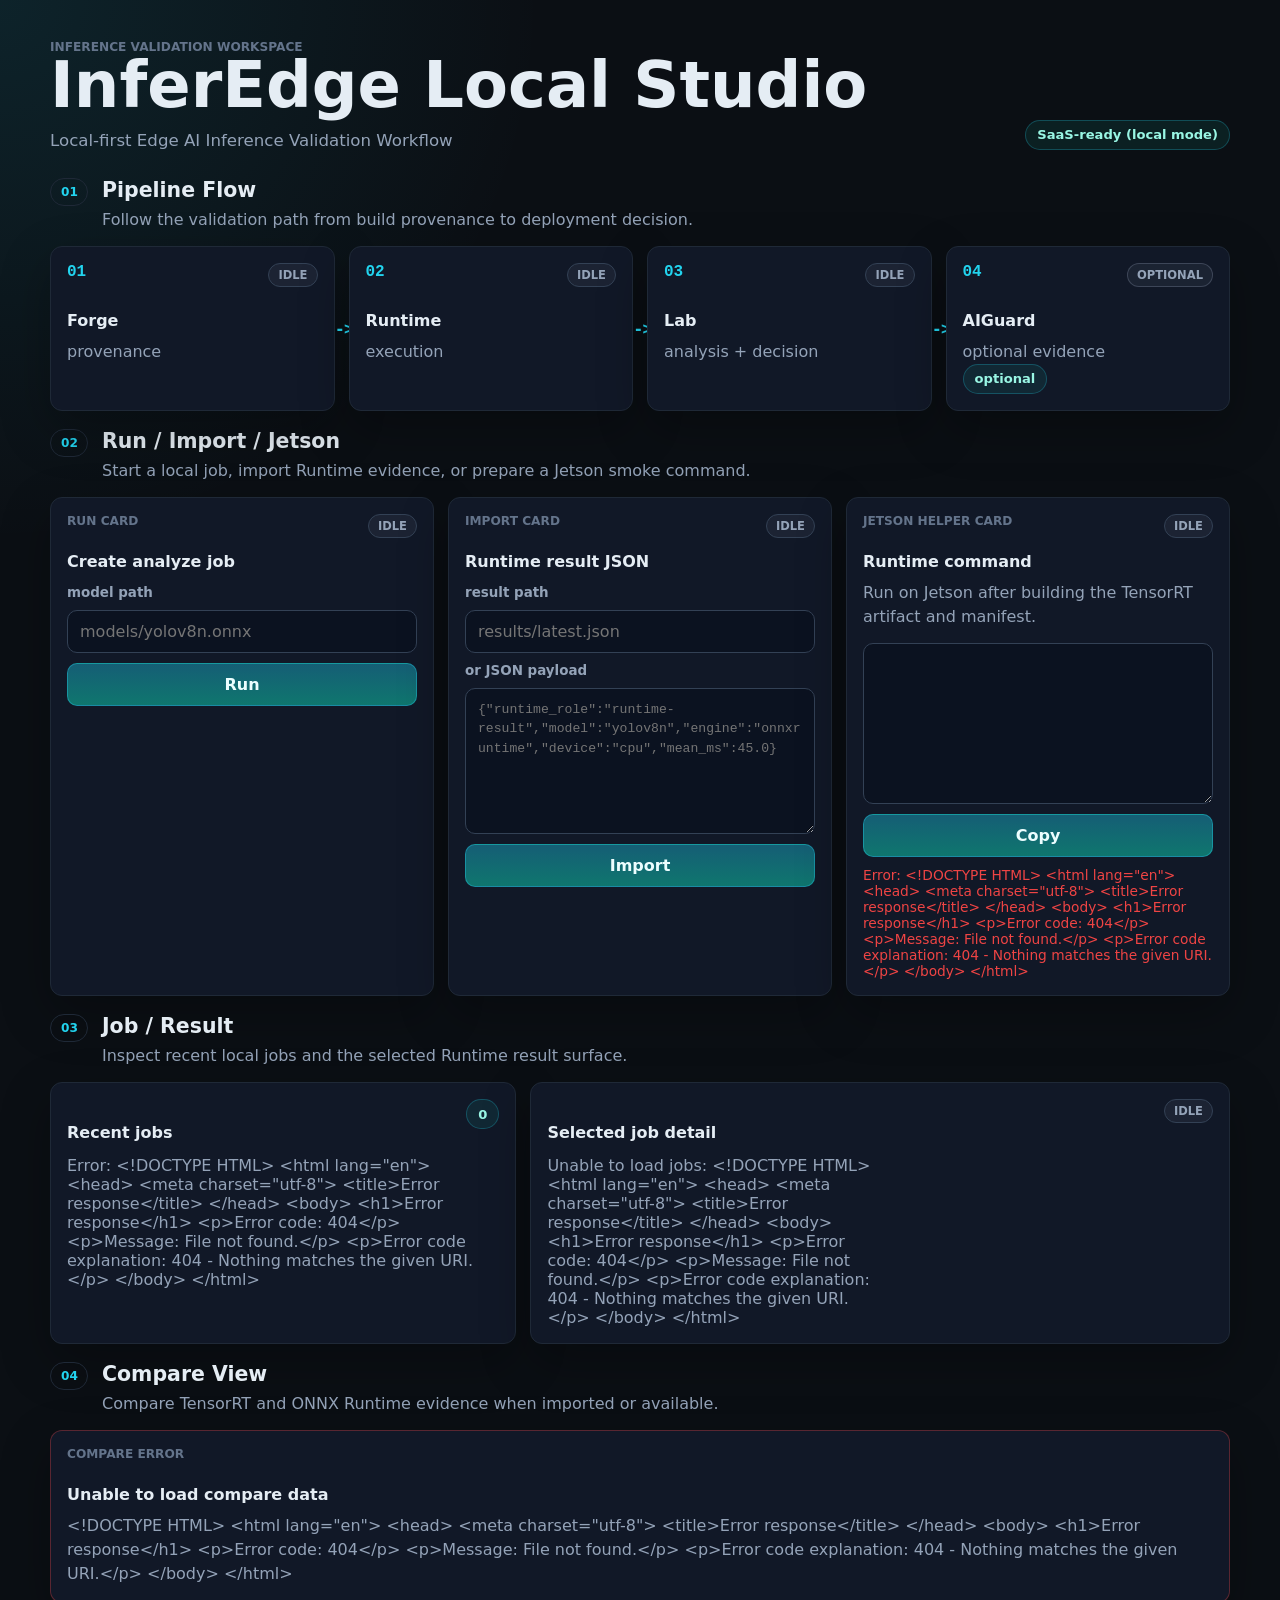
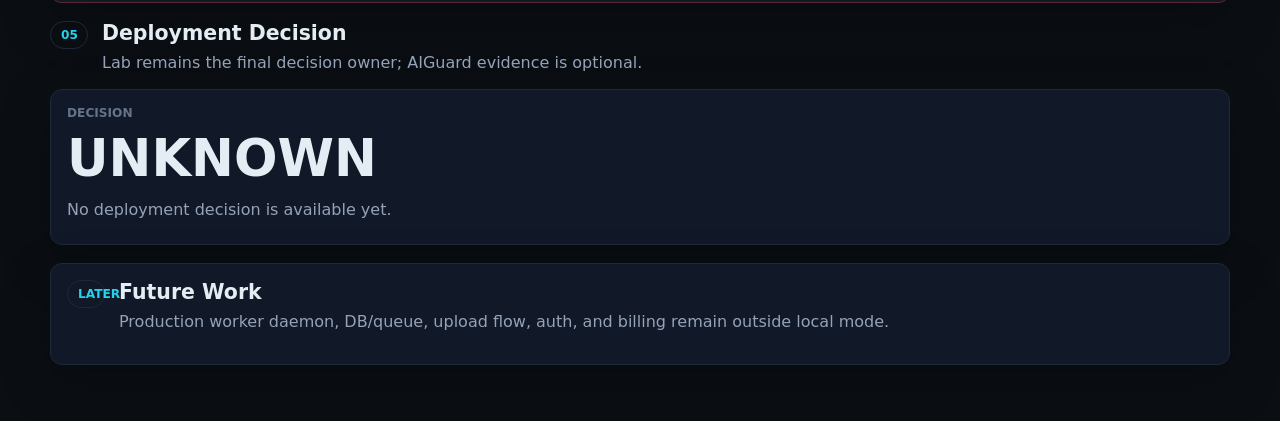
==== inferedgelab/studio/static/index.html @ 13f3d507 "fix: stabilize local studio asset loading" ====
<!doctype html>
<html lang="en">
  <head>
    <meta charset="utf-8" />
    <meta name="viewport" content="width=device-width, initial-scale=1" />
    <title>InferEdge Local Studio</title>
    <style data-critical="studio-dark">
      :root {
        color-scheme: dark;
        --studio-bg: #0b0f14;
        --studio-panel: #111827;
        --studio-ink: #e5edf4;
        --studio-muted: #94a3b8;
        --studio-line: #1f2937;
        --studio-primary: #22d3ee;
      }

      body {
        margin: 0;
        min-height: 100vh;
        background: #0b0f14;
        color: var(--studio-ink);
        font-family:
          Inter, ui-sans-serif, system-ui, -apple-system, BlinkMacSystemFont, "Segoe UI",
          sans-serif;
      }

      .shell {
        width: min(1180px, calc(100% - 32px));
        margin: 0 auto;
        padding: 40px 0 56px;
      }

      .studio-header,
      .card-header,
      .panel-title-row {
        display: flex;
        justify-content: space-between;
        gap: 16px;
      }

      .section-heading {
        display: flex;
        justify-content: flex-start;
        gap: 14px;
      }

      .studio-header,
      .section-heading {
        align-items: start;
      }

      .status-badge,
      .state-pill,
      .count-pill,
      .section-kicker {
        border: 1px solid rgba(34, 211, 238, 0.25);
        border-radius: 999px;
        color: var(--studio-primary);
        padding: 5px 10px;
      }

      .section-block {
        margin-top: 18px;
      }

      .pipeline-flow,
      .action-grid,
      .job-result-layout,
      .compare-grid,
      .metric-grid {
        display: grid;
        gap: 14px;
      }

      .pipeline-flow {
        grid-template-columns: repeat(4, minmax(0, 1fr));
      }

      .action-grid,
      .compare-grid {
        grid-template-columns: repeat(3, minmax(0, 1fr));
      }

      .job-result-layout {
        grid-template-columns: minmax(260px, 0.8fr) minmax(0, 1.2fr);
      }

      .panel,
      .tool-card,
      .pipeline-card,
      .compare-card,
      .decision-card,
      .compact-note {
        border: 1px solid var(--studio-line);
        border-radius: 12px;
        background: var(--studio-panel);
        padding: 16px;
      }

      .form-stack,
      .list-stack {
        display: grid;
        gap: 10px;
        margin-top: 14px;
      }

      input,
      textarea,
      button {
        border-radius: 10px;
        font: inherit;
        padding: 11px 12px;
      }

      input,
      textarea {
        width: 100%;
        border: 1px solid #334155;
        background: #0b1220;
        color: var(--studio-ink);
      }

      button {
        border: 1px solid rgba(34, 211, 238, 0.38);
        background: #0f766e;
        color: #ecfeff;
        font-weight: 800;
      }

      @media (max-width: 980px) {
        .pipeline-flow,
        .action-grid,
        .job-result-layout,
        .compare-grid {
          grid-template-columns: 1fr;
        }
      }
    </style>
    <link rel="stylesheet" href="/studio/static/style.css?v=12" />
    <link rel="stylesheet" href="style.css?v=12" />
  </head>
  <body>
    <main class="shell">
      <header class="studio-header">
        <div class="title-block">
          <p class="eyebrow">Inference validation workspace</p>
          <h1>InferEdge Local Studio</h1>
          <p class="subtitle">Local-first Edge AI Inference Validation Workflow</p>
        </div>
        <div class="status-badge">SaaS-ready (local mode)</div>
      </header>

      <section class="file-protocol-warning" aria-label="Local Studio launch notice">
        <strong>Open Local Studio through the local server.</strong>
        <p>Use http://127.0.0.1:8000/studio after running inferedgelab serve. Direct file mode can preview layout only; Run, Import, Compare, and Jetson helpers require the local API.</p>
      </section>

      <section class="section-block" aria-labelledby="pipeline-title">
        <div class="section-heading">
          <p class="section-kicker">01</p>
          <div>
            <h2 id="pipeline-title">Pipeline Flow</h2>
            <p>Follow the validation path from build provenance to deployment decision.</p>
          </div>
        </div>
        <div id="pipeline-flow" class="pipeline-flow"></div>
      </section>

      <section class="section-block" aria-labelledby="actions-title">
        <div class="section-heading">
          <p class="section-kicker">02</p>
          <div>
            <h2 id="actions-title">Run / Import / Jetson</h2>
            <p>Start a local job, import Runtime evidence, or prepare a Jetson smoke command.</p>
          </div>
        </div>
        <div class="action-grid">
          <article class="tool-card" aria-labelledby="run-title">
            <div class="card-header">
              <div>
                <p class="eyebrow">Run Card</p>
                <h3 id="run-title">Create analyze job</h3>
              </div>
              <span id="run-state" class="state-pill idle">idle</span>
            </div>
            <div class="form-stack">
              <label for="run-model-path">model path</label>
              <input id="run-model-path" type="text" placeholder="models/yolov8n.onnx" />
              <button id="run-button" type="button">Run</button>
              <p id="run-status" class="status-line"></p>
            </div>
          </article>

          <article class="tool-card" aria-labelledby="import-title">
            <div class="card-header">
              <div>
                <p class="eyebrow">Import Card</p>
                <h3 id="import-title">Runtime result JSON</h3>
              </div>
              <span id="import-state" class="state-pill idle">idle</span>
            </div>
            <div class="form-stack">
              <label for="import-json-path">result path</label>
              <input id="import-json-path" type="text" placeholder="results/latest.json" />
              <label for="import-json-payload">or JSON payload</label>
              <textarea
                id="import-json-payload"
                rows="5"
                placeholder='{"runtime_role":"runtime-result","model":"yolov8n","engine":"onnxruntime","device":"cpu","mean_ms":45.0}'
              ></textarea>
              <button id="import-button" type="button">Import</button>
              <p id="import-status" class="status-line"></p>
              <div id="import-evidence" class="evidence-summary"></div>
            </div>
          </article>

          <article class="tool-card" aria-labelledby="jetson-title">
            <div class="card-header">
              <div>
                <p class="eyebrow">Jetson Helper Card</p>
                <h3 id="jetson-title">Runtime command</h3>
              </div>
              <span id="jetson-state" class="state-pill idle">idle</span>
            </div>
            <p class="body-text">Run on Jetson after building the TensorRT artifact and manifest.</p>
            <div class="form-stack">
              <textarea id="jetson-command" rows="7" readonly></textarea>
              <button id="copy-jetson-command" type="button">Copy</button>
              <p id="jetson-status" class="status-line"></p>
            </div>
          </article>
        </div>
      </section>

      <section class="section-block" aria-labelledby="job-result-title">
        <div class="section-heading">
          <p class="section-kicker">03</p>
          <div>
            <h2 id="job-result-title">Job / Result</h2>
            <p>Inspect recent local jobs and the selected Runtime result surface.</p>
          </div>
        </div>
        <div class="job-result-layout">
          <article class="panel" aria-labelledby="jobs-title">
            <div class="panel-title-row">
              <h3 id="jobs-title">Recent jobs</h3>
              <span id="job-count" class="count-pill">0</span>
            </div>
            <div id="job-list" class="list-stack"></div>
          </article>

          <article class="panel" aria-labelledby="job-detail-title">
            <div class="panel-title-row">
              <h3 id="job-detail-title">Selected job detail</h3>
              <span id="selected-job-status" class="state-pill idle">idle</span>
            </div>
            <div id="job-detail" class="metric-grid"></div>
          </article>
        </div>
      </section>

      <section class="section-block" aria-labelledby="compare-title">
        <div class="section-heading">
          <p class="section-kicker">04</p>
          <div>
            <h2 id="compare-title">Compare View</h2>
            <p>Compare TensorRT and ONNX Runtime evidence when imported or available.</p>
          </div>
        </div>
        <div id="compare-panel" class="compare-grid"></div>
      </section>

      <section class="section-block" aria-labelledby="decision-title">
        <div class="section-heading">
          <p class="section-kicker">05</p>
          <div>
            <h2 id="decision-title">Deployment Decision</h2>
            <p>Lab remains the final decision owner; AIGuard evidence is optional.</p>
          </div>
        </div>
        <div id="deployment-decision" class="decision-card"></div>
      </section>

      <section class="section-block compact-note" aria-labelledby="future-title">
        <div class="section-heading">
          <p class="section-kicker">Later</p>
          <div>
            <h2 id="future-title">Future Work</h2>
            <p>Production worker daemon, DB/queue, upload flow, auth, and billing remain outside local mode.</p>
          </div>
        </div>
      </section>
    </main>

    <script src="/studio/static/app.js?v=12" defer></script>
    <script src="app.js?v=12" defer></script>
  </body>
</html>
---- inferedgelab/studio/static/style.css ----
:root {
  color-scheme: dark;
  --bg: #0b0f14;
  --panel: #111827;
  --panel-2: #0f172a;
  --panel-3: #101820;
  --ink: #e5edf4;
  --muted: #94a3b8;
  --caption: #64748b;
  --line: #1f2937;
  --line-strong: #334155;
  --primary: #22d3ee;
  --primary-2: #14b8a6;
  --green: #22c55e;
  --yellow: #eab308;
  --red: #ef4444;
  --shadow: 0 18px 50px rgba(0, 0, 0, 0.28);
}

* {
  box-sizing: border-box;
}

body {
  margin: 0;
  min-height: 100vh;
  background:
    radial-gradient(circle at top left, rgba(34, 211, 238, 0.1), transparent 34rem),
    var(--bg);
  color: var(--ink);
  font-family:
    Inter, ui-sans-serif, system-ui, -apple-system, BlinkMacSystemFont, "Segoe UI",
    sans-serif;
}

.shell {
  width: min(1180px, calc(100% - 32px));
  margin: 0 auto;
  padding: 40px 0 56px;
}

.studio-header {
  display: flex;
  align-items: end;
  justify-content: space-between;
  gap: 24px;
  margin-bottom: 28px;
}

.file-protocol-warning {
  display: none;
  border: 1px solid rgba(234, 179, 8, 0.38);
  border-radius: 12px;
  background: rgba(234, 179, 8, 0.08);
  color: var(--ink);
  margin-bottom: 18px;
  padding: 14px 16px;
}

.file-protocol-warning strong {
  display: block;
  margin-bottom: 6px;
}

.file-protocol-warning p {
  color: var(--muted);
  line-height: 1.5;
  margin: 0;
}

body.file-mode .file-protocol-warning {
  display: block;
}

.title-block h1,
.section-heading h2,
.panel h3,
.tool-card h3,
.pipeline-card h3,
.compare-card h3,
.decision-card h3 {
  margin: 0;
  letter-spacing: 0;
}

.title-block h1 {
  font-size: clamp(2.2rem, 5vw, 4.25rem);
  line-height: 0.98;
}

.subtitle {
  margin: 14px 0 0;
  color: var(--muted);
  font-size: 1.04rem;
}

.eyebrow,
.section-kicker,
.caption {
  margin: 0;
  color: var(--caption);
  font-size: 0.76rem;
  font-weight: 800;
  letter-spacing: 0;
  text-transform: uppercase;
}

.status-badge,
.count-pill,
.soft-label {
  display: inline-flex;
  align-items: center;
  min-height: 30px;
  border: 1px solid rgba(34, 211, 238, 0.25);
  border-radius: 999px;
  background: rgba(20, 184, 166, 0.1);
  color: #99f6e4;
  font-size: 0.82rem;
  font-weight: 800;
  padding: 5px 11px;
  white-space: nowrap;
}

.section-block {
  margin-top: 18px;
}

.section-heading {
  display: flex;
  align-items: start;
  justify-content: flex-start;
  gap: 14px;
  margin-bottom: 14px;
}

.section-heading > div {
  min-width: 0;
}

.section-heading h2 {
  font-size: 1.28rem;
}

.section-heading p:last-child {
  margin: 6px 0 0;
  color: var(--muted);
  line-height: 1.5;
}

.section-kicker {
  display: inline-grid;
  flex: 0 0 auto;
  width: 38px;
  height: 28px;
  place-items: center;
  border: 1px solid var(--line);
  border-radius: 999px;
  color: var(--primary);
}

.pipeline-flow,
.action-grid,
.job-result-layout,
.compare-grid {
  display: grid;
  gap: 14px;
}

.pipeline-flow {
  grid-template-columns: repeat(4, minmax(0, 1fr));
}

.action-grid {
  grid-template-columns: repeat(3, minmax(0, 1fr));
}

.job-result-layout {
  grid-template-columns: minmax(260px, 0.8fr) minmax(0, 1.2fr);
}

.compare-grid {
  grid-template-columns: repeat(3, minmax(0, 1fr));
}

.panel,
.tool-card,
.pipeline-card,
.compare-card,
.decision-card,
.compact-note {
  border: 1px solid var(--line);
  border-radius: 12px;
  background: var(--panel);
  box-shadow: var(--shadow);
  padding: 16px;
  transition:
    transform 160ms ease,
    border-color 160ms ease,
    background 160ms ease;
}

.panel:hover,
.tool-card:hover,
.pipeline-card:hover,
.compare-card:hover,
.decision-card:hover {
  border-color: var(--line-strong);
  transform: translateY(-2px);
}

.pipeline-card {
  position: relative;
  min-height: 156px;
}

.pipeline-card::after {
  content: "->";
  position: absolute;
  top: 50%;
  right: -13px;
  color: var(--primary);
  font-weight: 900;
  transform: translate(50%, -50%);
}

.pipeline-card:last-child::after {
  content: "";
}

.pipeline-card-top,
.card-header,
.panel-title-row {
  display: flex;
  align-items: start;
  justify-content: space-between;
  gap: 12px;
}

.stage-index {
  color: var(--primary);
  font-family: ui-monospace, SFMono-Regular, Menlo, Monaco, Consolas, "Liberation Mono",
    monospace;
  font-weight: 900;
}

.pipeline-card h3,
.tool-card h3,
.panel h3,
.compare-card h3 {
  margin-top: 24px;
  font-size: 1rem;
}

.pipeline-card p,
.body-text {
  margin: 10px 0 0;
  color: var(--muted);
  line-height: 1.5;
}

.state-pill {
  display: inline-flex;
  align-items: center;
  border: 1px solid var(--line-strong);
  border-radius: 999px;
  background: rgba(148, 163, 184, 0.08);
  color: var(--muted);
  font-size: 0.72rem;
  font-weight: 900;
  padding: 4px 9px;
  text-transform: uppercase;
  white-space: nowrap;
}

.state-pill.running {
  border-color: rgba(34, 211, 238, 0.35);
  color: var(--primary);
}

.state-pill.completed {
  border-color: rgba(34, 197, 94, 0.35);
  color: var(--green);
}

.state-pill.review {
  border-color: rgba(234, 179, 8, 0.35);
  color: var(--yellow);
}

.state-pill.blocked {
  border-color: rgba(239, 68, 68, 0.35);
  color: var(--red);
}

.state-pill.optional {
  border-color: rgba(148, 163, 184, 0.28);
  color: var(--muted);
}

.form-stack,
.list-stack {
  display: grid;
  gap: 10px;
  margin-top: 14px;
}

.form-stack label {
  color: var(--muted);
  font-size: 0.84rem;
  font-weight: 800;
}

.form-stack input,
.form-stack textarea {
  width: 100%;
  border: 1px solid var(--line-strong);
  border-radius: 10px;
  background: #0b1220;
  color: var(--ink);
  font: inherit;
  padding: 11px 12px;
  outline: none;
}

.form-stack input:focus,
.form-stack textarea:focus {
  border-color: var(--primary);
}

.form-stack textarea {
  min-height: 146px;
  resize: vertical;
  font-family: ui-monospace, SFMono-Regular, Menlo, Monaco, Consolas, "Liberation Mono",
    monospace;
  font-size: 0.82rem;
  line-height: 1.5;
}

.form-stack button {
  border: 1px solid rgba(34, 211, 238, 0.38);
  border-radius: 10px;
  background: linear-gradient(180deg, #155e75, #0f766e);
  color: #ecfeff;
  cursor: pointer;
  font: inherit;
  font-weight: 900;
  padding: 11px 14px;
}

.form-stack button:hover {
  border-color: var(--primary);
}

.form-stack button:disabled {
  cursor: wait;
  opacity: 0.68;
}

.status-line {
  min-height: 20px;
  margin: 0;
  color: var(--muted);
  font-size: 0.86rem;
}

.status-line.success {
  color: var(--green);
}

.status-line.error {
  color: var(--red);
}

.status-line.loading {
  color: var(--primary);
}

.empty-state {
  margin: 0;
  color: var(--muted);
}

.job-row {
  display: flex;
  align-items: center;
  justify-content: space-between;
  gap: 12px;
  width: 100%;
  border: 1px solid var(--line);
  border-radius: 10px;
  background: var(--panel-2);
  color: var(--ink);
  cursor: pointer;
  font: inherit;
  padding: 12px;
  text-align: left;
}

.job-row:hover,
.job-row.selected {
  border-color: var(--primary);
  background: rgba(34, 211, 238, 0.07);
}

.job-main {
  display: grid;
  gap: 4px;
  min-width: 0;
}

.job-main strong,
.metric-value {
  overflow-wrap: anywhere;
}

.metric-grid {
  display: grid;
  grid-template-columns: repeat(2, minmax(0, 1fr));
  gap: 10px;
  margin-top: 14px;
}

.metric-tile {
  min-height: 84px;
  border: 1px solid var(--line);
  border-radius: 10px;
  background: var(--panel-2);
  padding: 12px;
}

.detail-note {
  grid-column: 1 / -1;
  border: 1px solid rgba(34, 211, 238, 0.22);
  border-radius: 10px;
  background: rgba(34, 211, 238, 0.06);
  color: var(--muted);
  padding: 12px;
}

.detail-note strong {
  display: block;
  color: var(--ink);
  font-size: 0.9rem;
  margin-bottom: 6px;
}

.detail-note p {
  margin: 0;
}

.evidence-summary {
  display: grid;
  grid-template-columns: repeat(2, minmax(0, 1fr));
  gap: 8px;
}

.evidence-item {
  border: 1px solid var(--line);
  border-radius: 10px;
  background: rgba(15, 23, 42, 0.78);
  padding: 10px;
}

.evidence-item strong {
  display: block;
  margin-top: 6px;
  color: var(--ink);
  font-family: ui-monospace, SFMono-Regular, Menlo, Monaco, Consolas, "Liberation Mono",
    monospace;
  font-size: 0.82rem;
  overflow-wrap: anywhere;
}

.evidence-warning {
  grid-column: 1 / -1;
  margin: 0;
  color: var(--yellow);
  font-size: 0.82rem;
  line-height: 1.45;
}

.metric-name,
.metric-value {
  display: block;
}

.metric-name {
  color: var(--caption);
  font-size: 0.76rem;
  font-weight: 900;
  text-transform: uppercase;
}

.metric-value {
  margin-top: 12px;
  color: var(--ink);
  font-family: ui-monospace, SFMono-Regular, Menlo, Monaco, Consolas, "Liberation Mono",
    monospace;
  font-size: 0.94rem;
}

.compare-card {
  min-height: 164px;
}

.compare-card.highlight {
  border-color: rgba(34, 211, 238, 0.28);
  background: linear-gradient(180deg, rgba(34, 211, 238, 0.09), var(--panel));
}

.compare-card.improvement {
  border-color: rgba(34, 197, 94, 0.32);
}

.compare-card.regression,
.error-card {
  border-color: rgba(239, 68, 68, 0.32);
}

.compare-card.neutral {
  border-color: rgba(234, 179, 8, 0.32);
}

.compare-card.empty {
  grid-column: 1 / -1;
}

.compare-value {
  display: block;
  margin-top: 18px;
  color: var(--primary);
  font-size: 2rem;
  line-height: 1;
}

.decision-card {
  min-height: 156px;
}

.decision-card h3 {
  margin-top: 8px;
  font-size: clamp(2rem, 4vw, 3.25rem);
}

.decision-card.deployable {
  border-color: rgba(34, 197, 94, 0.35);
  background: linear-gradient(180deg, rgba(34, 197, 94, 0.1), var(--panel));
}

.decision-card.review {
  border-color: rgba(234, 179, 8, 0.35);
  background: linear-gradient(180deg, rgba(234, 179, 8, 0.1), var(--panel));
}

.decision-card.blocked {
  border-color: rgba(239, 68, 68, 0.35);
  background: linear-gradient(180deg, rgba(239, 68, 68, 0.1), var(--panel));
}

.decision-card.idle {
  background: var(--panel);
}

@media (max-width: 980px) {
  .pipeline-flow,
  .action-grid,
  .job-result-layout,
  .compare-grid {
    grid-template-columns: 1fr;
  }

  .pipeline-card {
    min-height: auto;
  }

  .pipeline-card::after {
    content: "";
  }
}

@media (max-width: 640px) {
  .shell {
    width: min(100% - 20px, 1180px);
    padding: 28px 0 44px;
  }

  .studio-header {
    align-items: start;
    flex-direction: column;
  }

  .metric-grid {
    grid-template-columns: 1fr;
  }

  .evidence-summary {
    grid-template-columns: 1fr;
  }
}
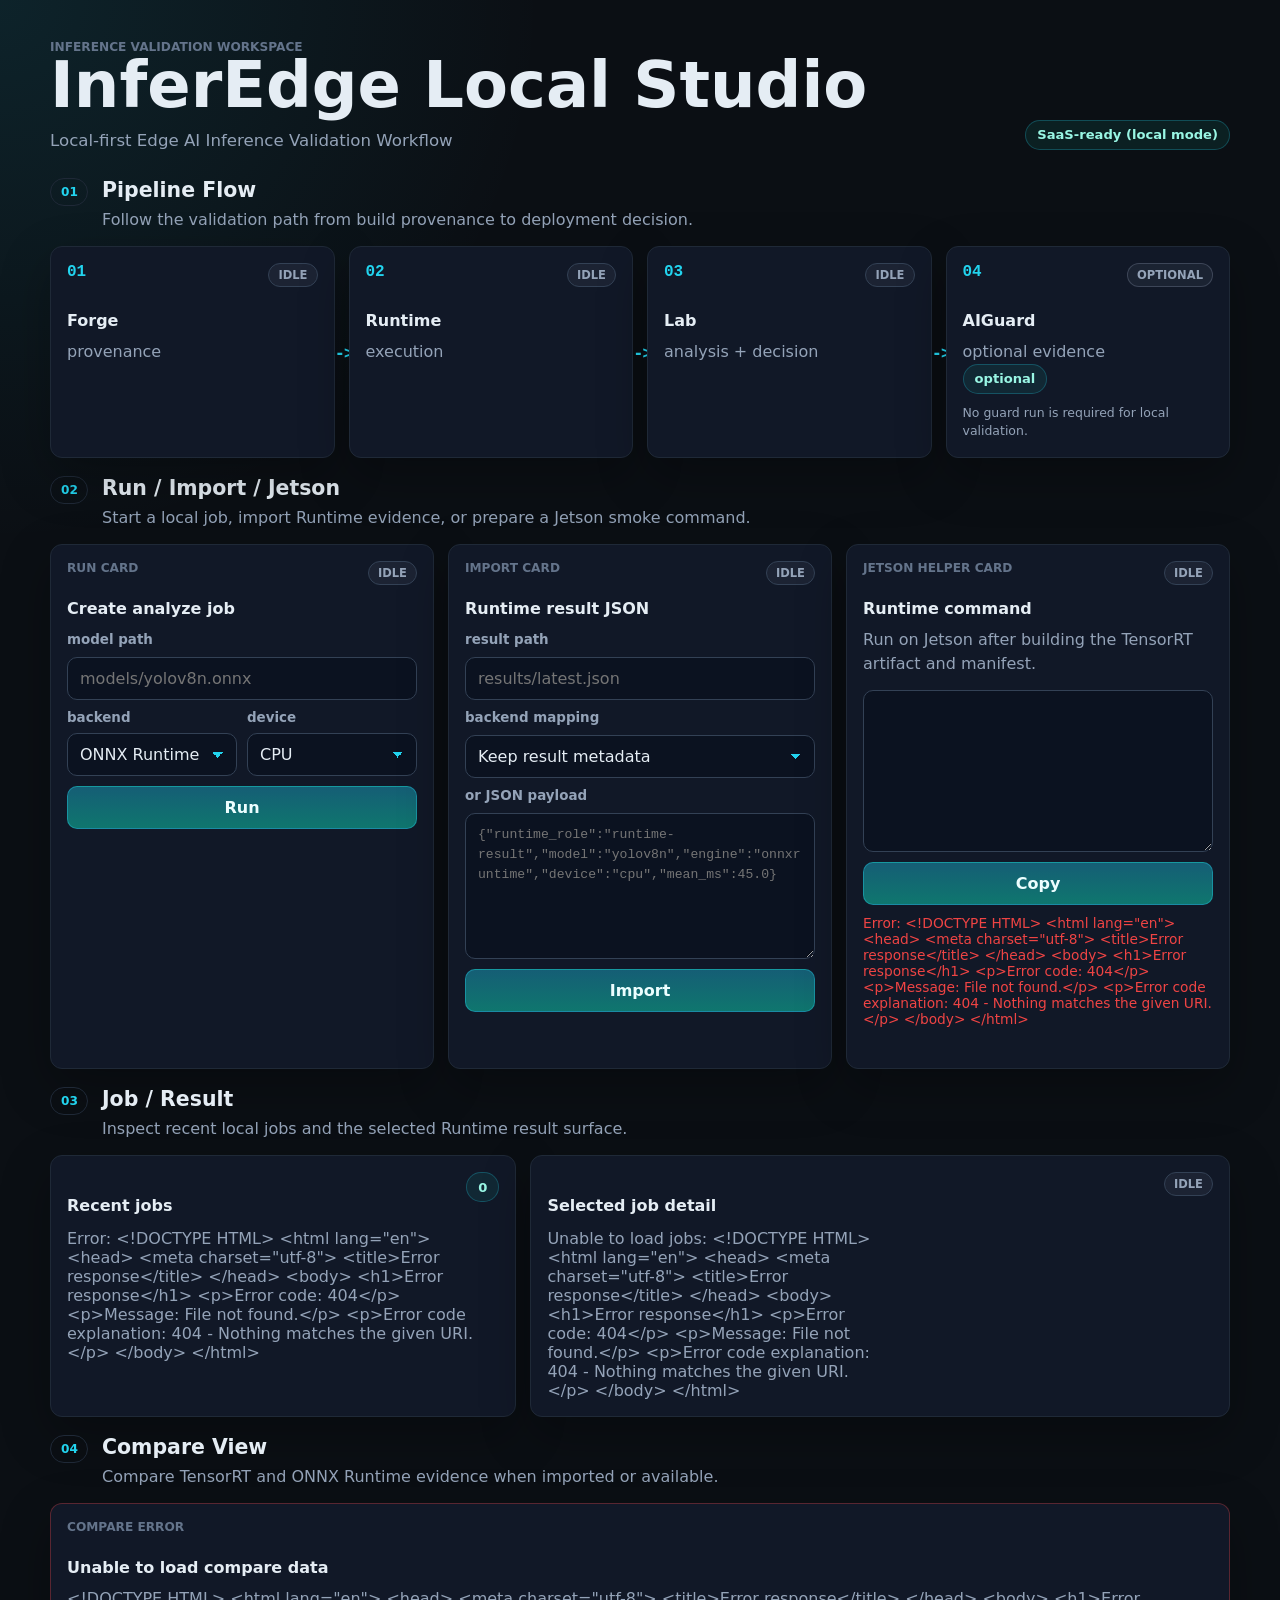
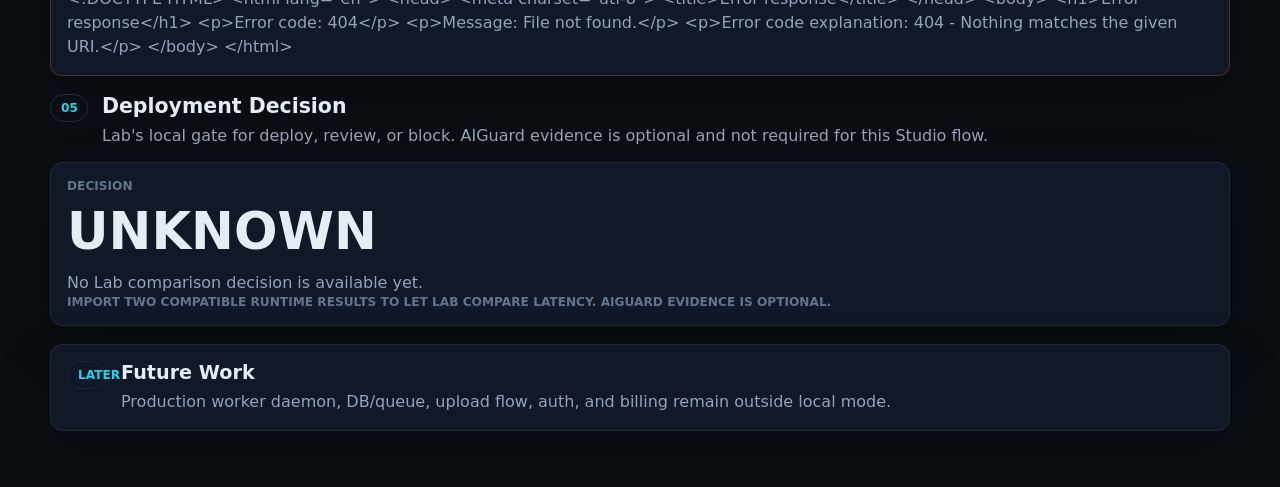
==== commit aa125ce8: "fix: clarify local studio workflow controls" ====
--- a/inferedgelab/studio/static/index.html
+++ b/inferedgelab/studio/static/index.html
@@ -137,8 +137,8 @@
         }
       }
     </style>
-    <link rel="stylesheet" href="/studio/static/style.css?v=12" />
-    <link rel="stylesheet" href="style.css?v=12" />
+    <link rel="stylesheet" href="/studio/static/style.css?v=13" />
+    <link rel="stylesheet" href="style.css?v=13" />
   </head>
   <body>
     <main class="shell">
@@ -186,7 +186,23 @@
             </div>
             <div class="form-stack">
               <label for="run-model-path">model path</label>
-              <input id="run-model-path" type="text" placeholder="models/yolov8n.onnx" />
+              <input id="run-model-path" type="text" placeholder="models/yolov8n.onnx" autocomplete="off" />
+              <div class="inline-fields">
+                <div>
+                  <label for="run-backend">backend</label>
+                  <select id="run-backend">
+                    <option value="onnxruntime">ONNX Runtime</option>
+                    <option value="tensorrt">TensorRT</option>
+                  </select>
+                </div>
+                <div>
+                  <label for="run-device">device</label>
+                  <select id="run-device">
+                    <option value="cpu">CPU</option>
+                    <option value="jetson">Jetson</option>
+                  </select>
+                </div>
+              </div>
               <button id="run-button" type="button">Run</button>
               <p id="run-status" class="status-line"></p>
             </div>
@@ -202,11 +218,18 @@
             </div>
             <div class="form-stack">
               <label for="import-json-path">result path</label>
-              <input id="import-json-path" type="text" placeholder="results/latest.json" />
+              <input id="import-json-path" type="text" placeholder="results/latest.json" autocomplete="off" />
+              <label for="import-backend-preset">backend mapping</label>
+              <select id="import-backend-preset">
+                <option value="">Keep result metadata</option>
+                <option value="onnxruntime__cpu">ONNX Runtime / CPU</option>
+                <option value="tensorrt__jetson">TensorRT / Jetson</option>
+              </select>
               <label for="import-json-payload">or JSON payload</label>
               <textarea
                 id="import-json-payload"
                 rows="5"
+                autocomplete="off"
                 placeholder='{"runtime_role":"runtime-result","model":"yolov8n","engine":"onnxruntime","device":"cpu","mean_ms":45.0}'
               ></textarea>
               <button id="import-button" type="button">Import</button>
@@ -276,14 +299,14 @@
           <p class="section-kicker">05</p>
           <div>
             <h2 id="decision-title">Deployment Decision</h2>
-            <p>Lab remains the final decision owner; AIGuard evidence is optional.</p>
+            <p>Lab's local gate for deploy, review, or block. AIGuard evidence is optional and not required for this Studio flow.</p>
           </div>
         </div>
         <div id="deployment-decision" class="decision-card"></div>
       </section>
 
       <section class="section-block compact-note" aria-labelledby="future-title">
-        <div class="section-heading">
+        <div class="future-heading">
           <p class="section-kicker">Later</p>
           <div>
             <h2 id="future-title">Future Work</h2>
@@ -293,7 +316,7 @@
       </section>
     </main>
 
-    <script src="/studio/static/app.js?v=12" defer></script>
-    <script src="app.js?v=12" defer></script>
+    <script src="/studio/static/app.js?v=13" defer></script>
+    <script src="app.js?v=13" defer></script>
   </body>
 </html>
--- a/inferedgelab/studio/static/style.css
+++ b/inferedgelab/studio/static/style.css
@@ -133,6 +133,24 @@
   margin-bottom: 14px;
 }
 
+.future-heading {
+  display: grid;
+  grid-template-columns: auto minmax(0, 1fr);
+  align-items: start;
+  gap: 16px;
+}
+
+.future-heading h2 {
+  margin: 0;
+  font-size: 1.2rem;
+}
+
+.future-heading p:last-child {
+  margin: 6px 0 0;
+  color: var(--muted);
+  line-height: 1.5;
+}
+
 .section-heading > div {
   min-width: 0;
 }
@@ -258,6 +276,13 @@
   line-height: 1.5;
 }
 
+.stage-note {
+  margin-top: 10px;
+  color: var(--caption);
+  font-size: 0.78rem;
+  line-height: 1.45;
+}
+
 .state-pill {
   display: inline-flex;
   align-items: center;
@@ -311,7 +336,8 @@
 }
 
 .form-stack input,
-.form-stack textarea {
+.form-stack textarea,
+.form-stack select {
   width: 100%;
   border: 1px solid var(--line-strong);
   border-radius: 10px;
@@ -323,8 +349,28 @@
 }
 
 .form-stack input:focus,
-.form-stack textarea:focus {
+.form-stack textarea:focus,
+.form-stack select:focus {
   border-color: var(--primary);
+}
+
+.form-stack select {
+  appearance: none;
+  background:
+    linear-gradient(45deg, transparent 50%, var(--primary) 50%) calc(100% - 18px) 50% / 6px 6px no-repeat,
+    linear-gradient(135deg, var(--primary) 50%, transparent 50%) calc(100% - 13px) 50% / 6px 6px no-repeat,
+    #0b1220;
+}
+
+.inline-fields {
+  display: grid;
+  grid-template-columns: repeat(2, minmax(0, 1fr));
+  gap: 10px;
+}
+
+.inline-fields > div {
+  display: grid;
+  gap: 8px;
 }
 
 .form-stack textarea {
@@ -596,4 +642,9 @@
   .evidence-summary {
     grid-template-columns: 1fr;
   }
-}
+
+  .inline-fields,
+  .future-heading {
+    grid-template-columns: 1fr;
+  }
+}
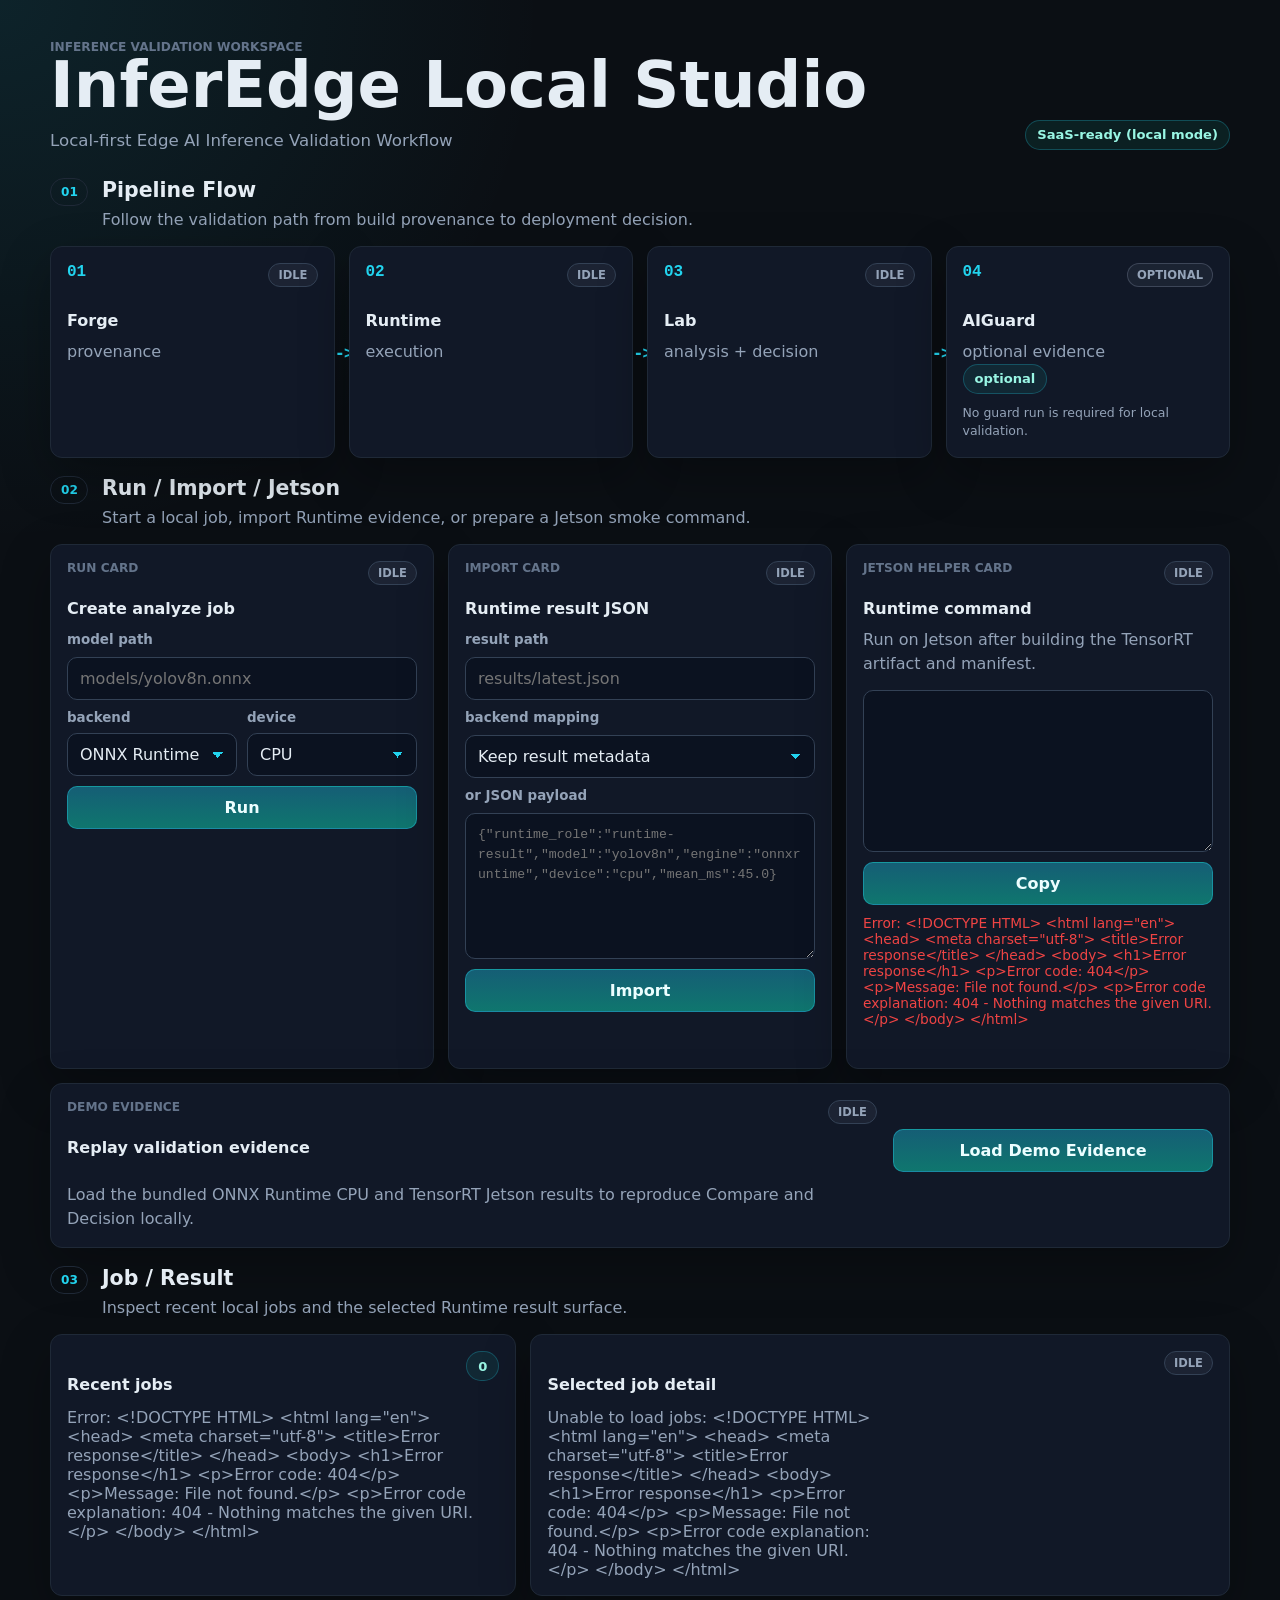
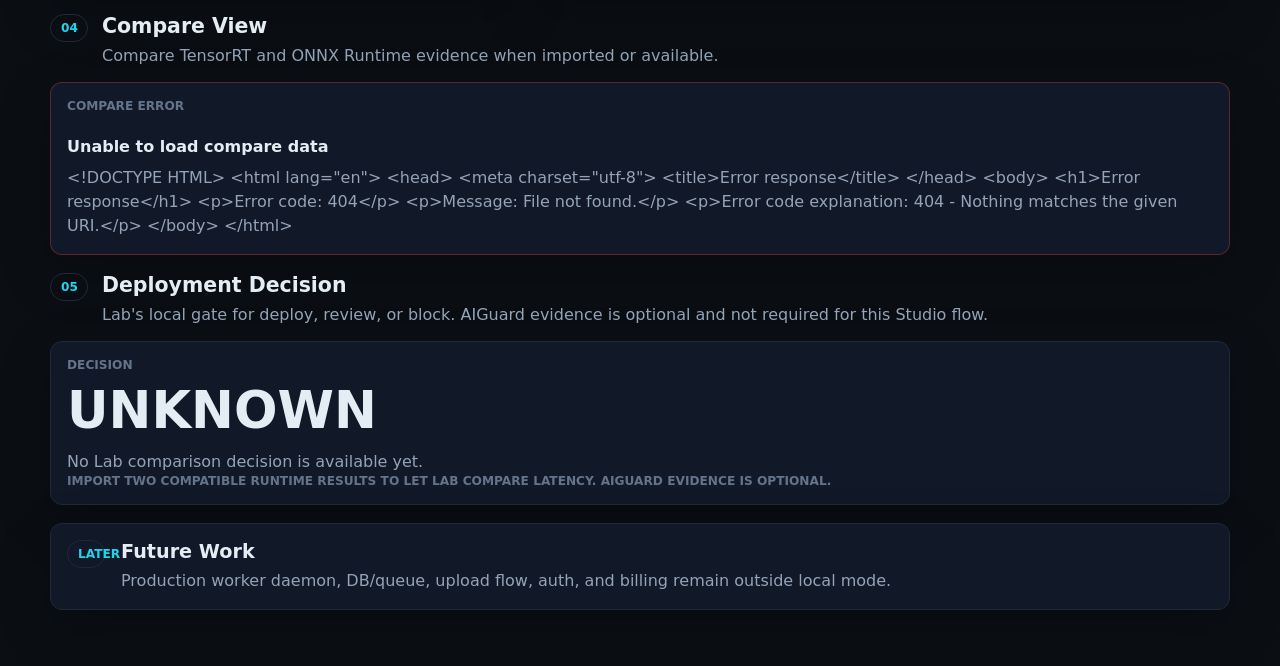
==== commit 695dd623: "feat: add local studio demo evidence" ====
--- a/inferedgelab/studio/static/index.html
+++ b/inferedgelab/studio/static/index.html
@@ -137,8 +137,8 @@
         }
       }
     </style>
-    <link rel="stylesheet" href="/studio/static/style.css?v=13" />
-    <link rel="stylesheet" href="style.css?v=13" />
+    <link rel="stylesheet" href="/studio/static/style.css?v=14" />
+    <link rel="stylesheet" href="style.css?v=14" />
   </head>
   <body>
     <main class="shell">
@@ -253,6 +253,21 @@
               <p id="jetson-status" class="status-line"></p>
             </div>
           </article>
+
+          <article class="tool-card demo-card" aria-labelledby="demo-title">
+            <div class="card-header">
+              <div>
+                <p class="eyebrow">Demo Evidence</p>
+                <h3 id="demo-title">Replay validation evidence</h3>
+              </div>
+              <span id="demo-state" class="state-pill idle">idle</span>
+            </div>
+            <p class="body-text">Load the bundled ONNX Runtime CPU and TensorRT Jetson results to reproduce Compare and Decision locally.</p>
+            <div class="form-stack">
+              <button id="load-demo-evidence" type="button">Load Demo Evidence</button>
+              <p id="demo-status" class="status-line"></p>
+            </div>
+          </article>
         </div>
       </section>
 
@@ -316,7 +331,7 @@
       </section>
     </main>
 
-    <script src="/studio/static/app.js?v=13" defer></script>
-    <script src="app.js?v=13" defer></script>
+    <script src="/studio/static/app.js?v=14" defer></script>
+    <script src="app.js?v=14" defer></script>
   </body>
 </html>
--- a/inferedgelab/studio/static/style.css
+++ b/inferedgelab/studio/static/style.css
@@ -214,7 +214,26 @@
   transition:
     transform 160ms ease,
     border-color 160ms ease,
-    background 160ms ease;
+  background 160ms ease;
+}
+
+.demo-card {
+  display: grid;
+  grid-column: 1 / -1;
+  grid-template-columns: minmax(0, 1fr) minmax(240px, 320px);
+  align-items: center;
+  gap: 16px;
+}
+
+.demo-card .card-header,
+.demo-card .body-text {
+  grid-column: 1;
+}
+
+.demo-card .form-stack {
+  grid-column: 2;
+  grid-row: 1 / span 2;
+  margin-top: 0;
 }
 
 .panel:hover,
@@ -579,6 +598,28 @@
   line-height: 1;
 }
 
+.compare-stat-list {
+  display: grid;
+  gap: 8px;
+  margin-top: 14px;
+}
+
+.compare-stat {
+  display: flex;
+  justify-content: space-between;
+  gap: 12px;
+  border-top: 1px solid rgba(148, 163, 184, 0.14);
+  color: var(--muted);
+  font-size: 0.86rem;
+  padding-top: 8px;
+}
+
+.compare-stat strong {
+  color: var(--ink);
+  font-family: ui-monospace, SFMono-Regular, Menlo, Monaco, Consolas, "Liberation Mono",
+    monospace;
+}
+
 .decision-card {
   min-height: 156px;
 }
@@ -619,6 +660,23 @@
     min-height: auto;
   }
 
+  .demo-card,
+  .demo-card .card-header,
+  .demo-card .body-text,
+  .demo-card .form-stack {
+    display: grid;
+    grid-column: auto;
+    grid-row: auto;
+  }
+
+  .demo-card {
+    grid-template-columns: 1fr;
+  }
+
+  .demo-card .form-stack {
+    margin-top: 0;
+  }
+
   .pipeline-card::after {
     content: "";
   }
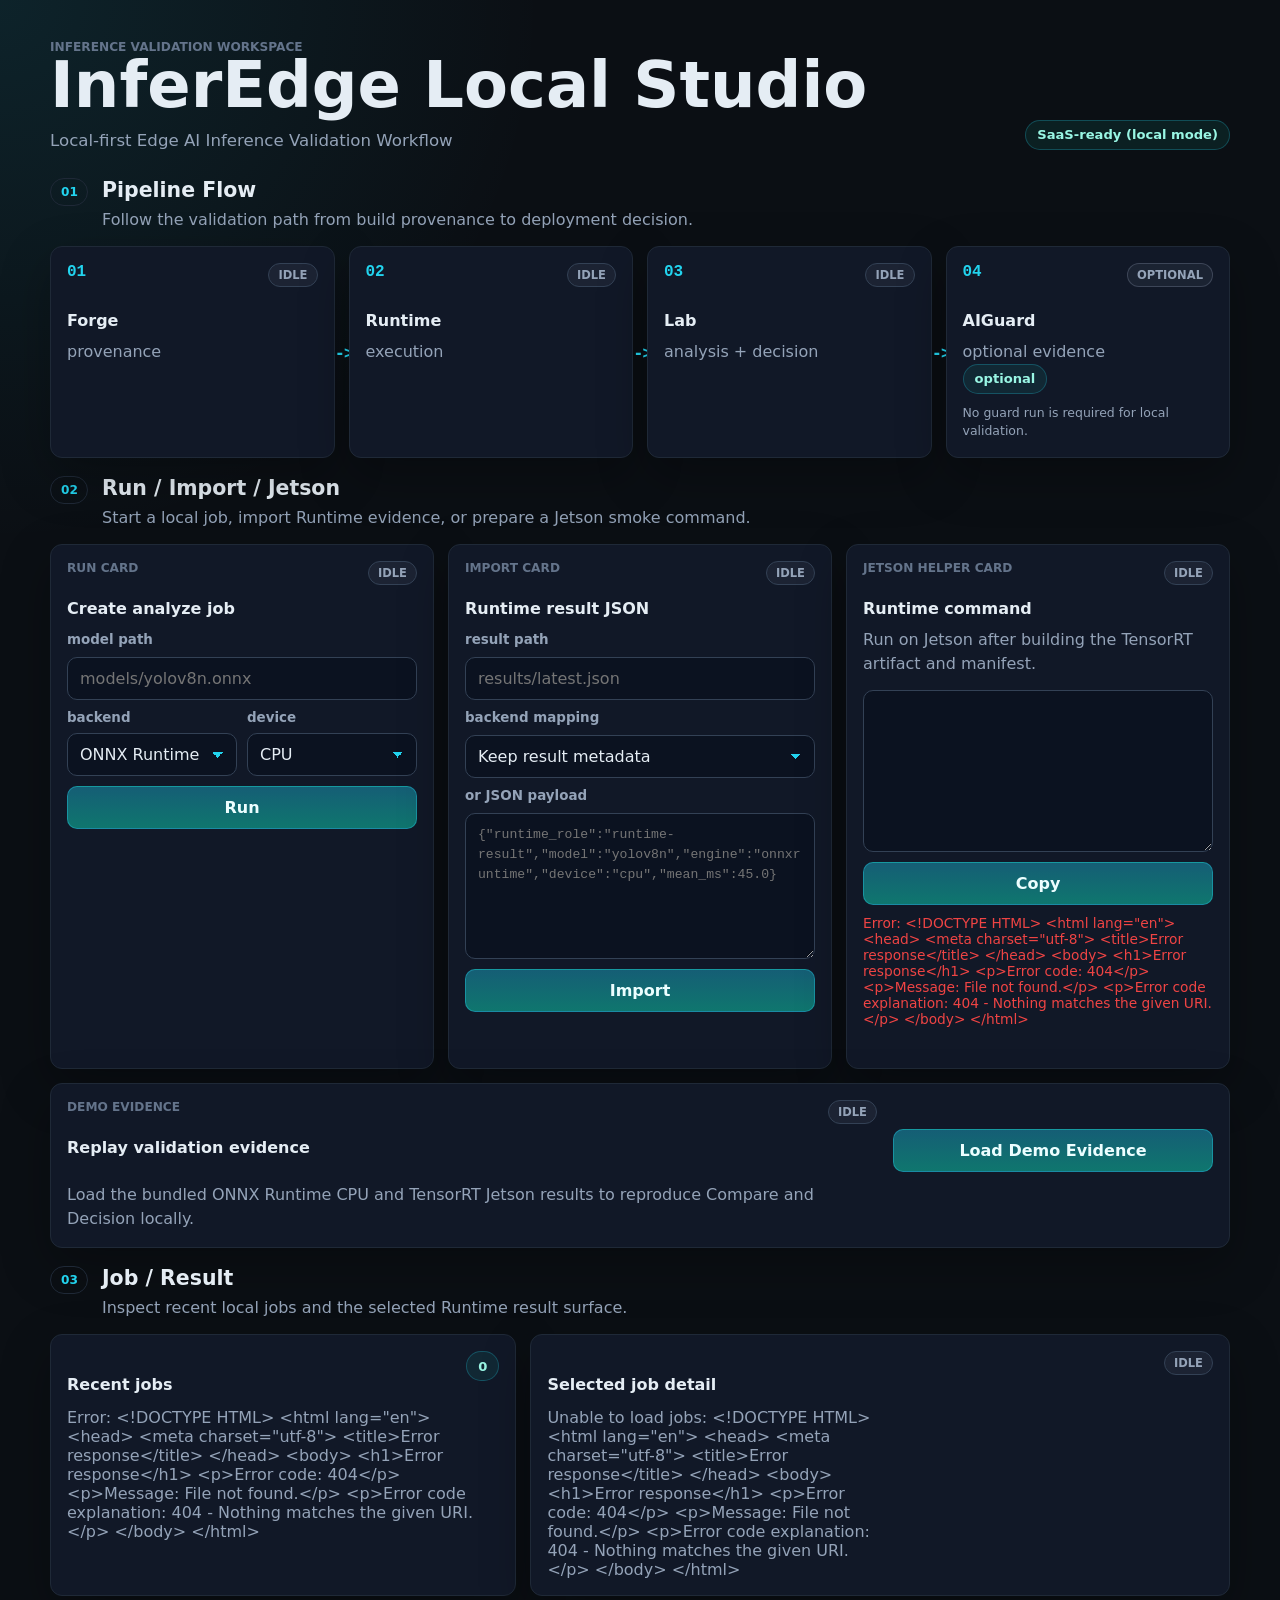
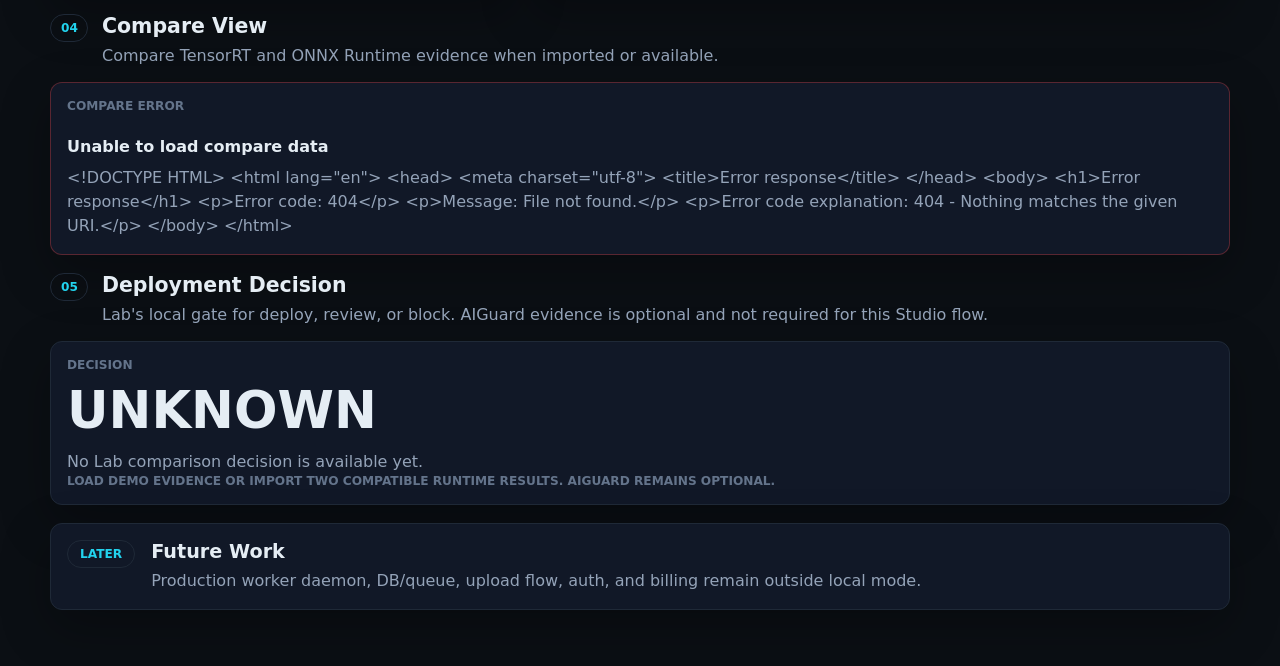
==== commit 7d6bcd81: "fix: persist studio demo evidence as selectable job" ====
--- a/inferedgelab/studio/static/index.html
+++ b/inferedgelab/studio/static/index.html
@@ -137,8 +137,8 @@
         }
       }
     </style>
-    <link rel="stylesheet" href="/studio/static/style.css?v=14" />
-    <link rel="stylesheet" href="style.css?v=14" />
+    <link rel="stylesheet" href="/studio/static/style.css?v=15" />
+    <link rel="stylesheet" href="style.css?v=15" />
   </head>
   <body>
     <main class="shell">
@@ -331,7 +331,7 @@
       </section>
     </main>
 
-    <script src="/studio/static/app.js?v=14" defer></script>
-    <script src="app.js?v=14" defer></script>
+    <script src="/studio/static/app.js?v=15" defer></script>
+    <script src="app.js?v=15" defer></script>
   </body>
 </html>
--- a/inferedgelab/studio/static/style.css
+++ b/inferedgelab/studio/static/style.css
@@ -140,6 +140,12 @@
   gap: 16px;
 }
 
+.future-heading .section-kicker {
+  width: auto;
+  min-width: 62px;
+  padding-inline: 12px;
+}
+
 .future-heading h2 {
   margin: 0;
   font-size: 1.2rem;
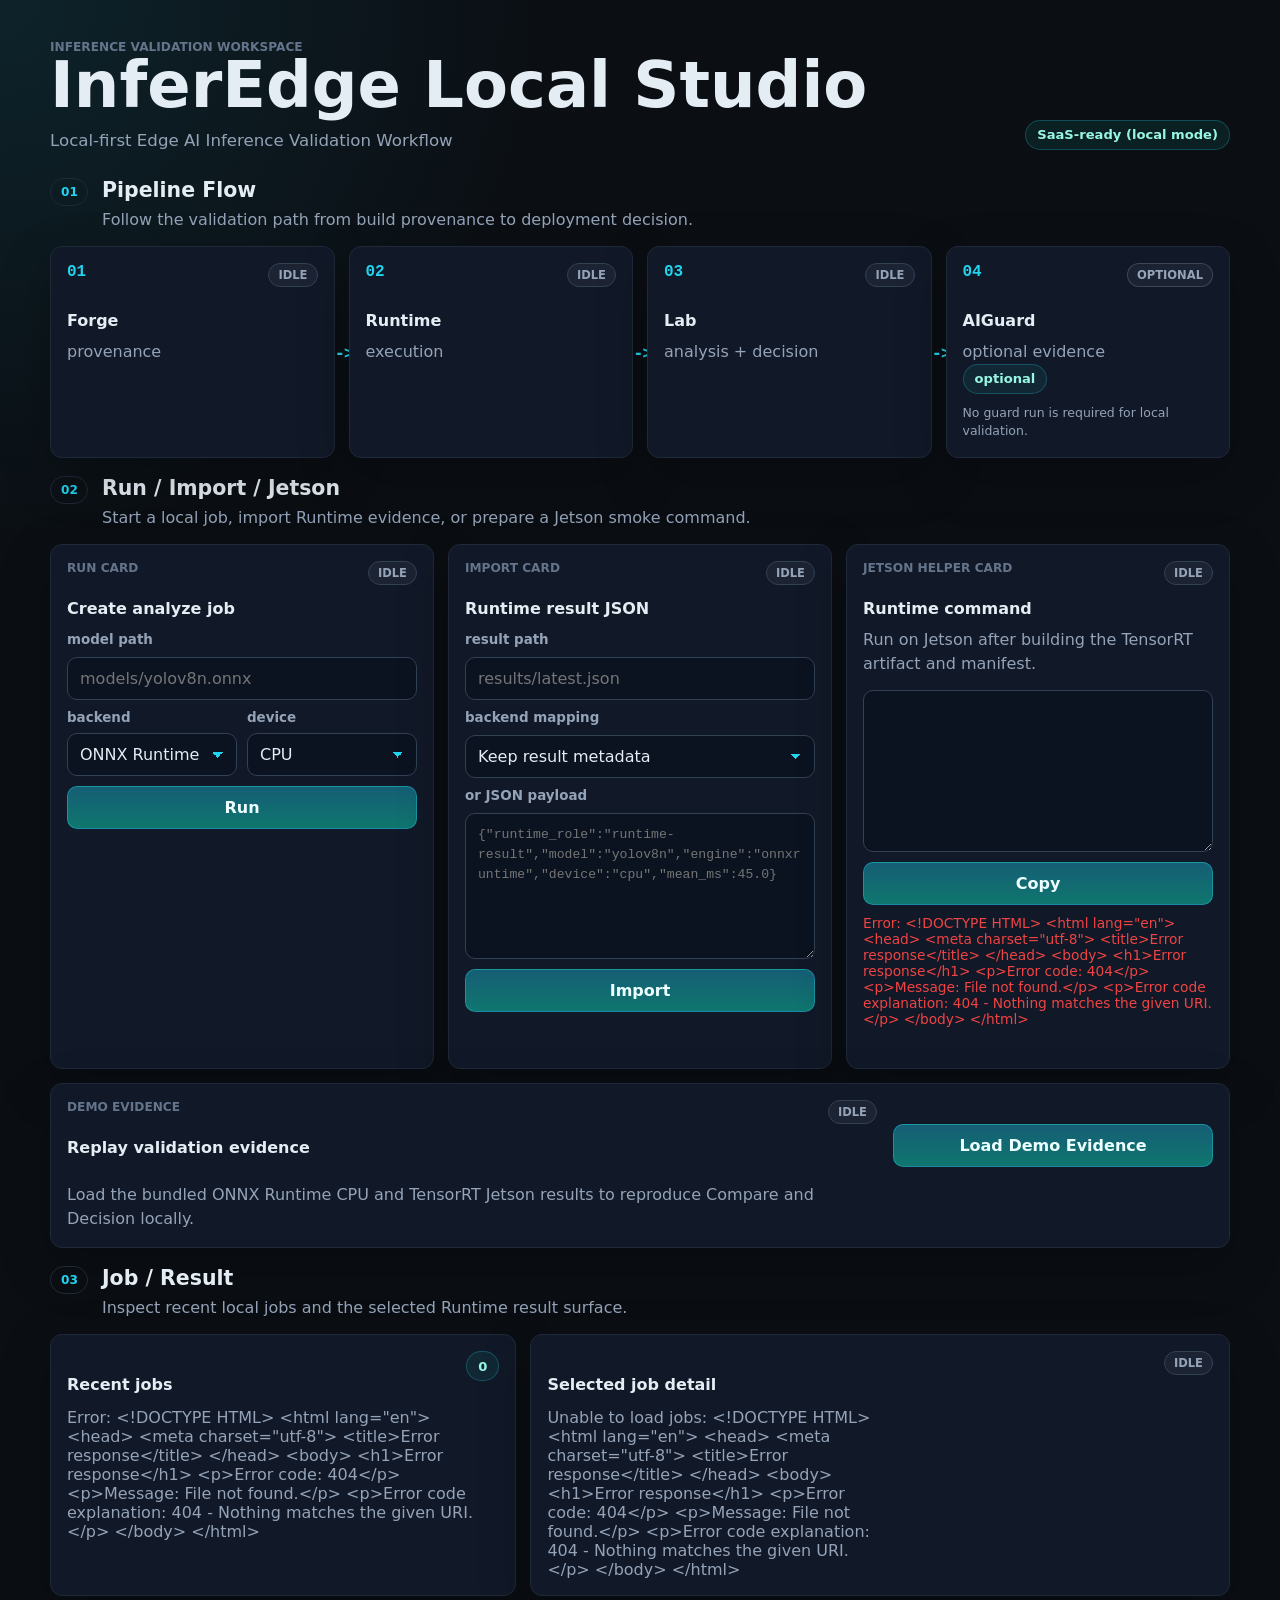
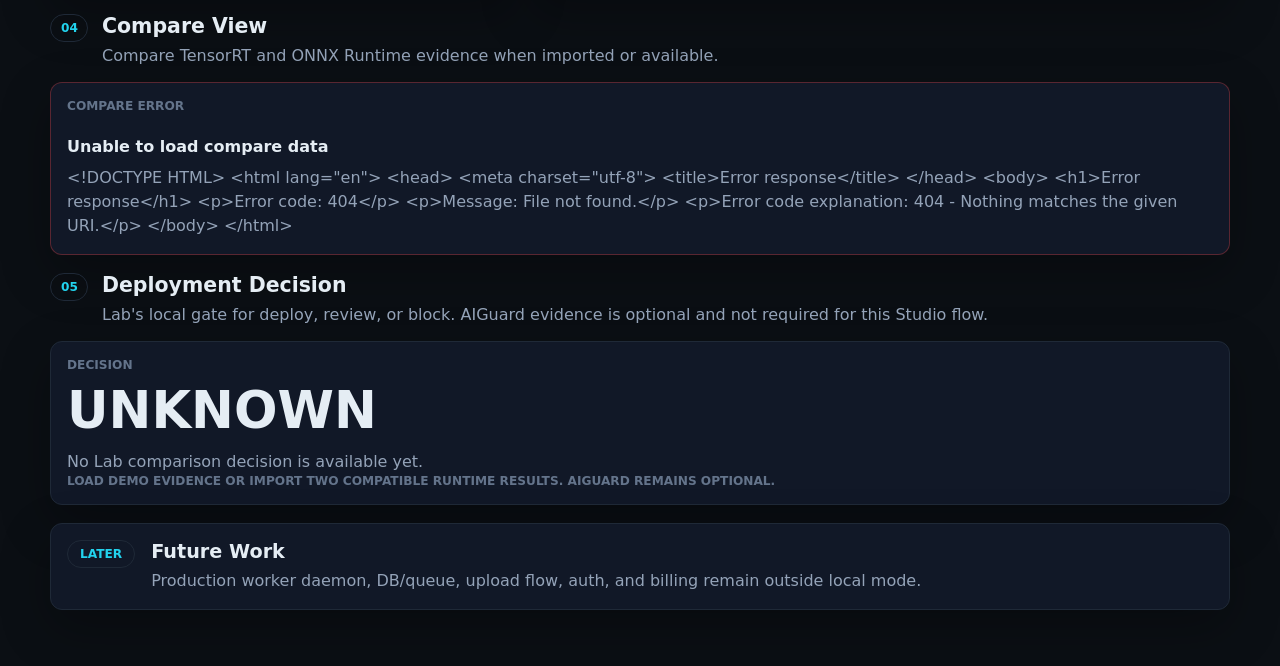
==== commit c7b6c6f8: "feat: add yolov8 coco subset evaluation demo" ====
--- a/inferedgelab/studio/static/index.html
+++ b/inferedgelab/studio/static/index.html
@@ -137,8 +137,8 @@
         }
       }
     </style>
-    <link rel="stylesheet" href="/studio/static/style.css?v=15" />
-    <link rel="stylesheet" href="style.css?v=15" />
+    <link rel="stylesheet" href="/studio/static/style.css?v=16" />
+    <link rel="stylesheet" href="style.css?v=16" />
   </head>
   <body>
     <main class="shell">
@@ -266,6 +266,7 @@
             <div class="form-stack">
               <button id="load-demo-evidence" type="button">Load Demo Evidence</button>
               <p id="demo-status" class="status-line"></p>
+              <div id="demo-report-summary" class="evidence-summary demo-report-summary"></div>
             </div>
           </article>
         </div>
@@ -331,7 +332,7 @@
       </section>
     </main>
 
-    <script src="/studio/static/app.js?v=15" defer></script>
-    <script src="app.js?v=15" defer></script>
+    <script src="/studio/static/app.js?v=16" defer></script>
+    <script src="app.js?v=16" defer></script>
   </body>
 </html>
--- a/inferedgelab/studio/static/style.css
+++ b/inferedgelab/studio/static/style.css
@@ -455,7 +455,9 @@
   display: flex;
   align-items: center;
   justify-content: space-between;
+  flex-wrap: wrap;
   gap: 12px;
+  min-width: 0;
   width: 100%;
   border: 1px solid var(--line);
   border-radius: 10px;
@@ -474,13 +476,22 @@
 }
 
 .job-main {
+  flex: 1 1 auto;
   display: grid;
   gap: 4px;
   min-width: 0;
 }
 
+.job-row .state-pill {
+  flex: 0 0 auto;
+  max-width: 100%;
+  padding-inline: 10px;
+}
+
 .job-main strong,
+.job-main .caption,
 .metric-value {
+  min-width: 0;
   overflow-wrap: anywhere;
 }
 
@@ -550,6 +561,14 @@
   line-height: 1.45;
 }
 
+.demo-report-summary {
+  grid-template-columns: repeat(4, minmax(0, 1fr));
+}
+
+.demo-report-summary .evidence-item:last-child {
+  grid-column: 1 / -1;
+}
+
 .metric-name,
 .metric-value {
   display: block;
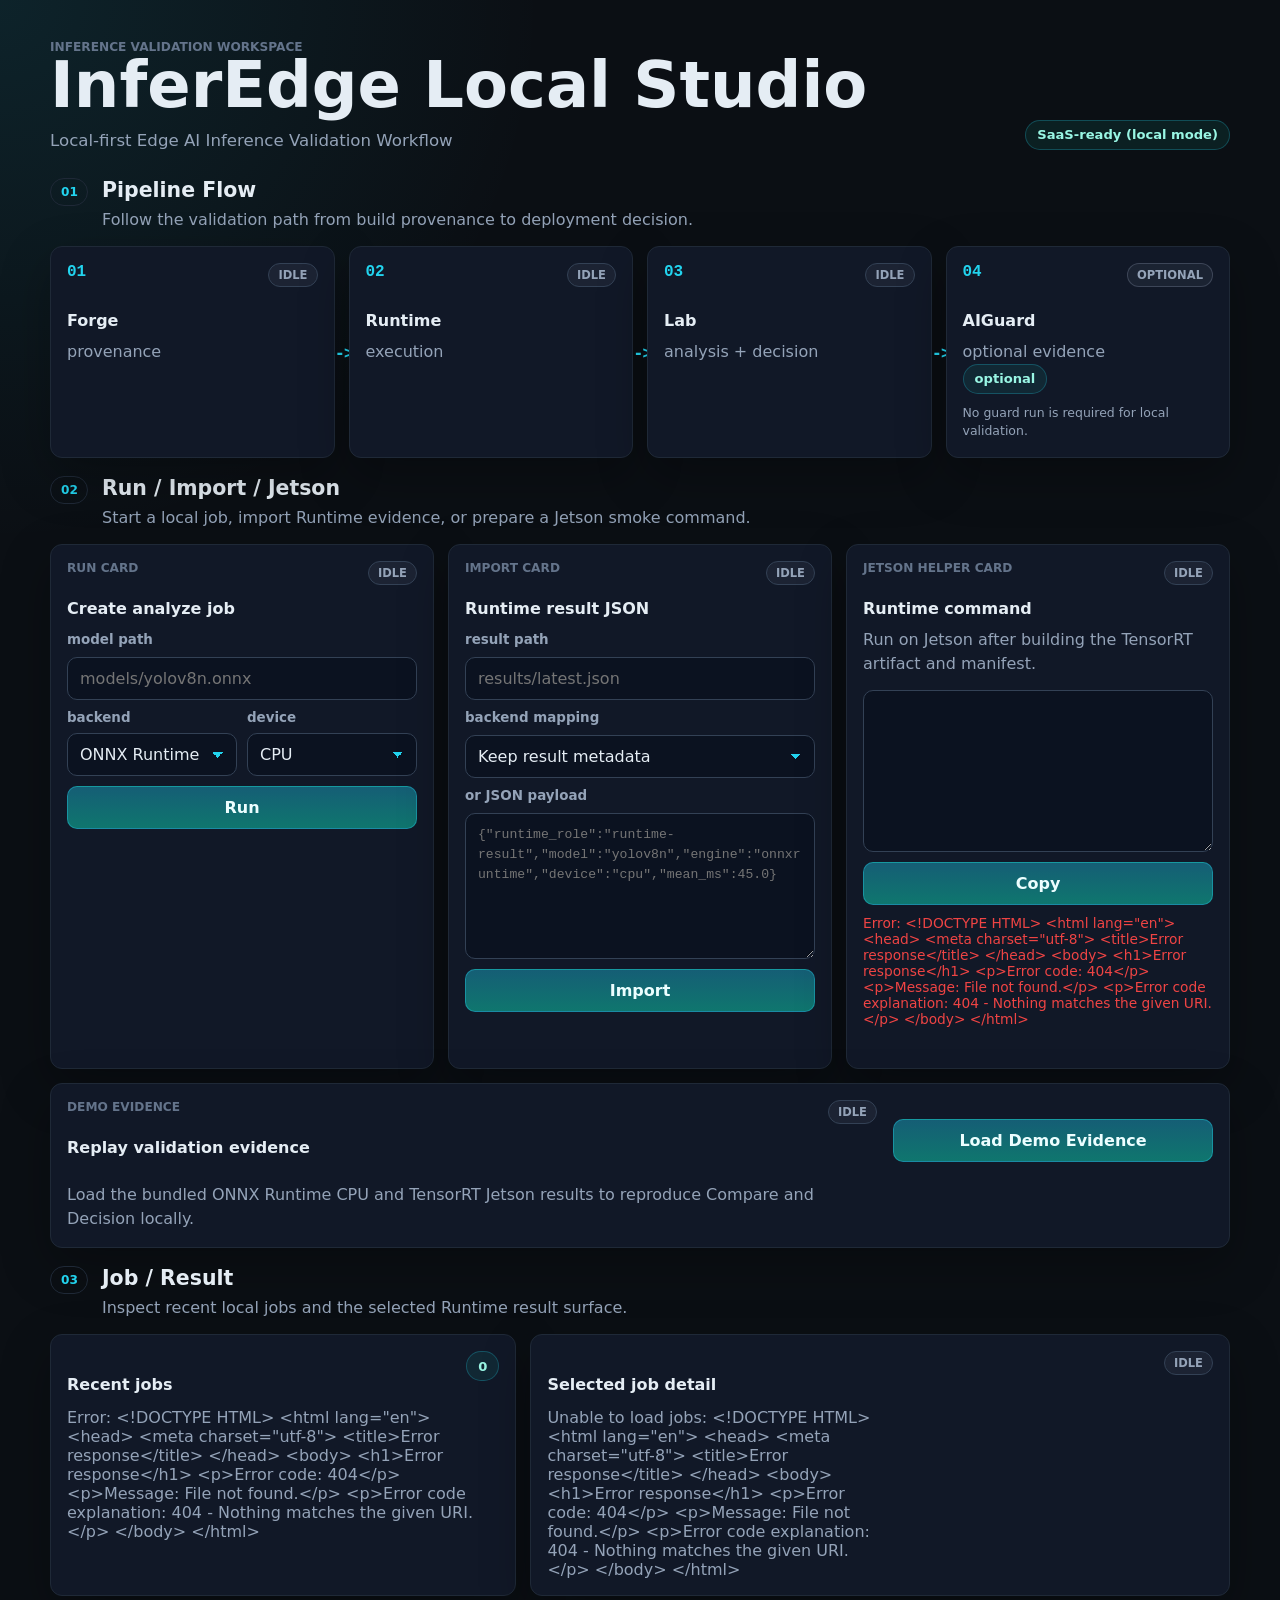
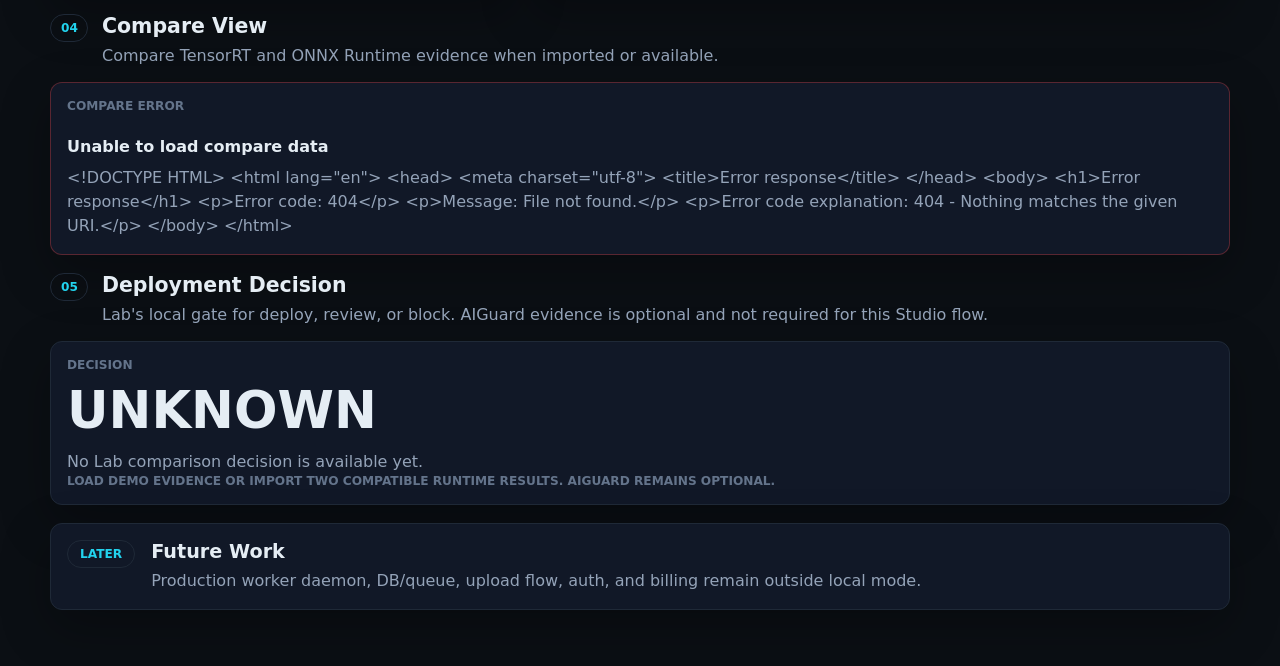
==== commit 08d60d03: "feat: add validation problem demo cases" ====
--- a/inferedgelab/studio/static/index.html
+++ b/inferedgelab/studio/static/index.html
@@ -137,8 +137,8 @@
         }
       }
     </style>
-    <link rel="stylesheet" href="/studio/static/style.css?v=16" />
-    <link rel="stylesheet" href="style.css?v=16" />
+    <link rel="stylesheet" href="/studio/static/style.css?v=17" />
+    <link rel="stylesheet" href="style.css?v=17" />
   </head>
   <body>
     <main class="shell">
@@ -267,6 +267,7 @@
               <button id="load-demo-evidence" type="button">Load Demo Evidence</button>
               <p id="demo-status" class="status-line"></p>
               <div id="demo-report-summary" class="evidence-summary demo-report-summary"></div>
+              <div id="demo-problem-cases" class="problem-case-grid"></div>
             </div>
           </article>
         </div>
@@ -332,7 +333,7 @@
       </section>
     </main>
 
-    <script src="/studio/static/app.js?v=16" defer></script>
-    <script src="app.js?v=16" defer></script>
+    <script src="/studio/static/app.js?v=17" defer></script>
+    <script src="app.js?v=17" defer></script>
   </body>
 </html>
--- a/inferedgelab/studio/static/style.css
+++ b/inferedgelab/studio/static/style.css
@@ -569,6 +569,32 @@
   grid-column: 1 / -1;
 }
 
+.problem-case-grid {
+  display: grid;
+  grid-template-columns: repeat(3, minmax(0, 1fr));
+  gap: 8px;
+}
+
+.problem-case {
+  border: 1px solid var(--line);
+  border-radius: 10px;
+  background: rgba(15, 23, 42, 0.78);
+  padding: 10px;
+}
+
+.problem-case h4 {
+  margin: 4px 0 8px;
+  font-size: 0.95rem;
+}
+
+.problem-case.blocked {
+  border-color: rgba(239, 68, 68, 0.35);
+}
+
+.problem-case.review {
+  border-color: rgba(234, 179, 8, 0.35);
+}
+
 .metric-name,
 .metric-value {
   display: block;
@@ -726,6 +752,10 @@
     grid-template-columns: 1fr;
   }
 
+  .problem-case-grid {
+    grid-template-columns: 1fr;
+  }
+
   .inline-fields,
   .future-heading {
     grid-template-columns: 1fr;
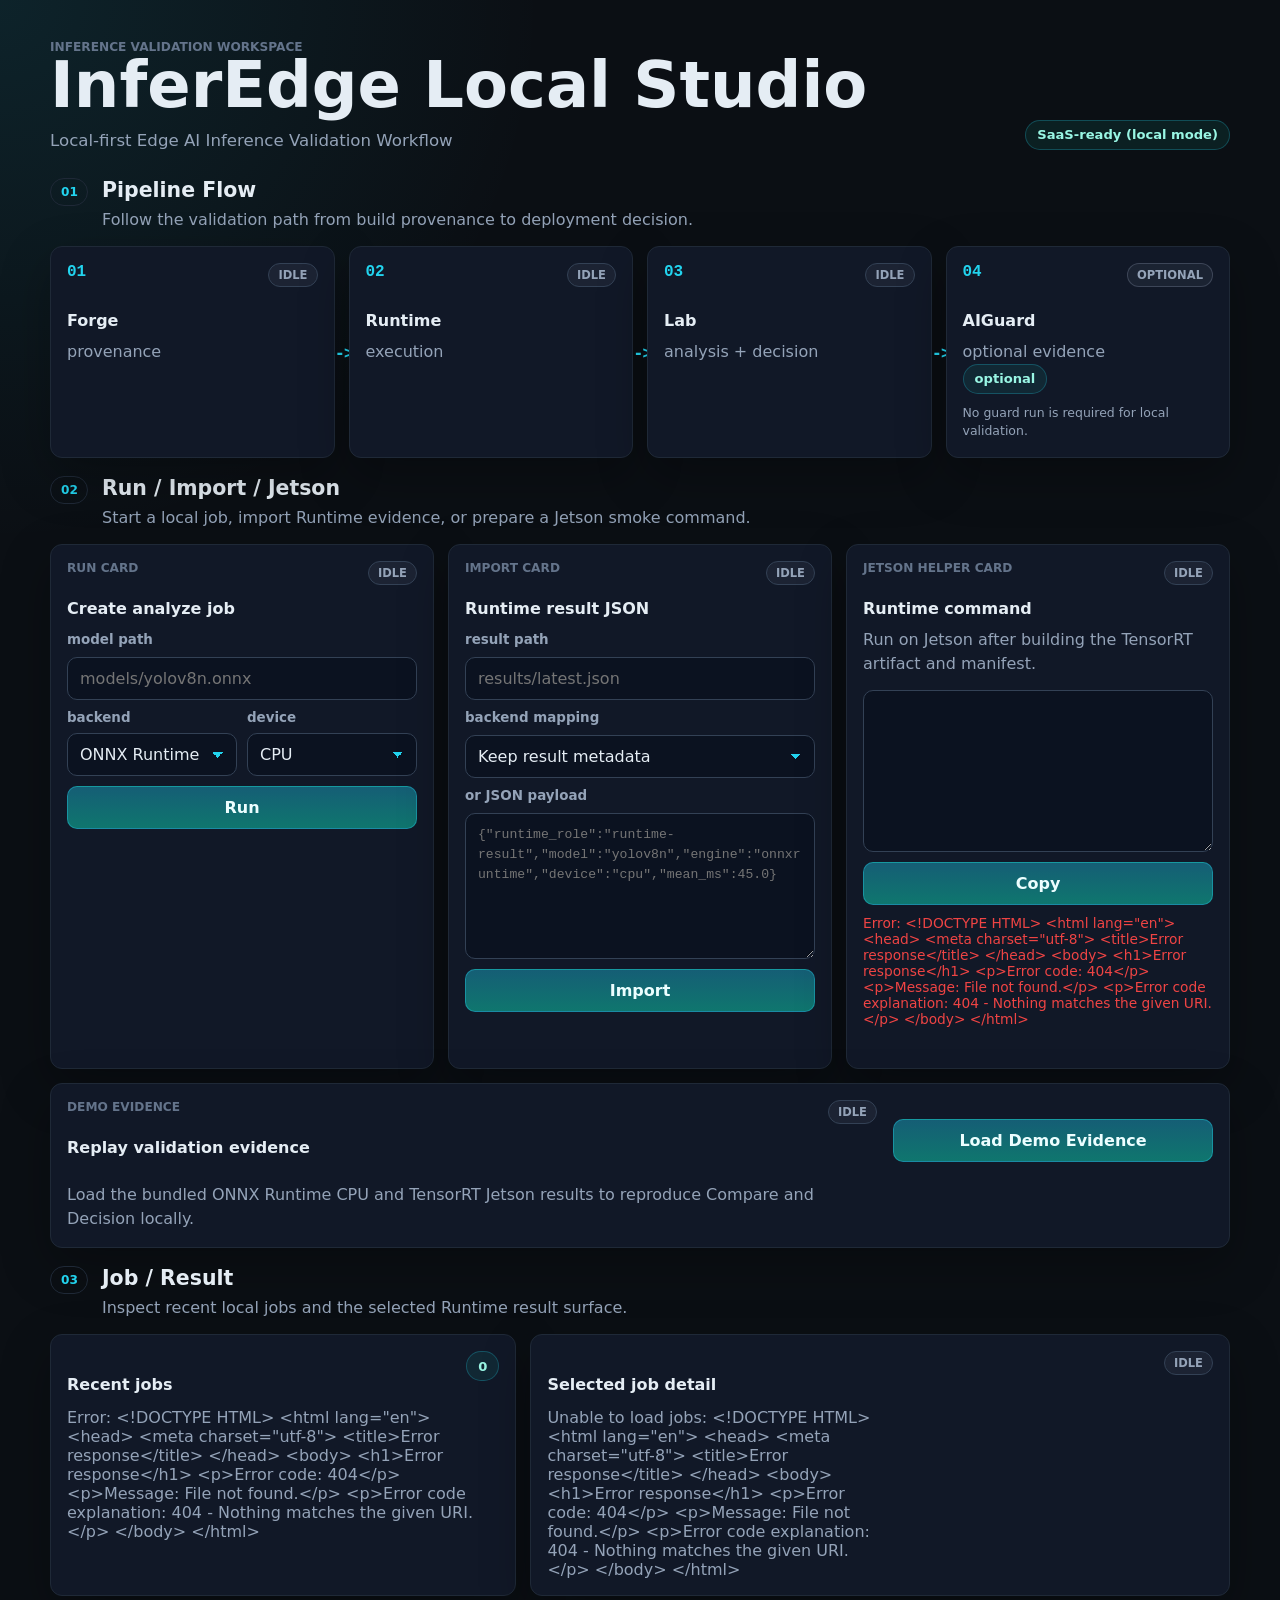
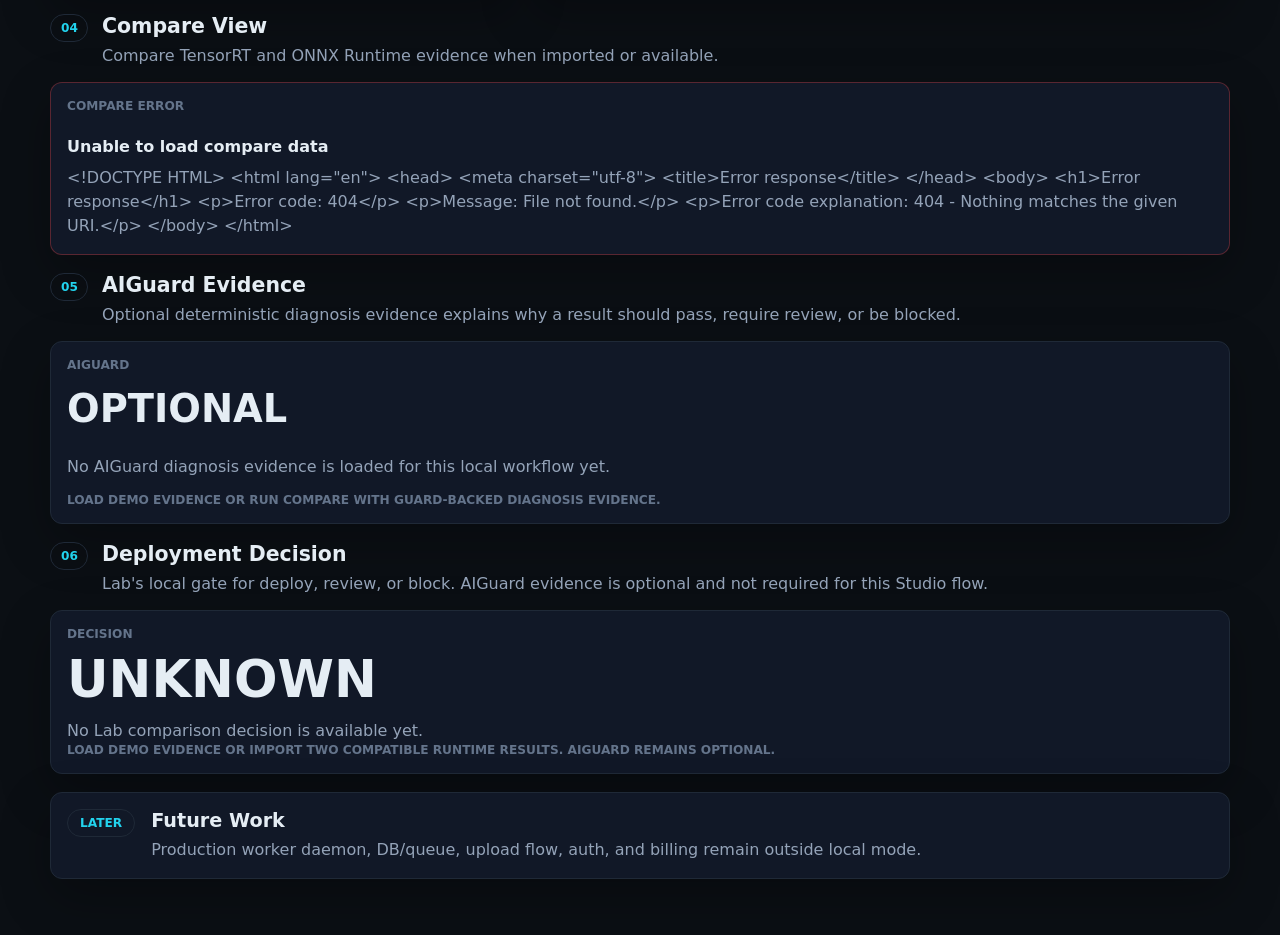
==== commit a32f4a55: "feat: visualize AIGuard evidence in Studio" ====
--- a/inferedgelab/studio/static/index.html
+++ b/inferedgelab/studio/static/index.html
@@ -137,8 +137,8 @@
         }
       }
     </style>
-    <link rel="stylesheet" href="/studio/static/style.css?v=17" />
-    <link rel="stylesheet" href="style.css?v=17" />
+    <link rel="stylesheet" href="/studio/static/style.css?v=18" />
+    <link rel="stylesheet" href="style.css?v=18" />
   </head>
   <body>
     <main class="shell">
@@ -311,9 +311,20 @@
         <div id="compare-panel" class="compare-grid"></div>
       </section>
 
+      <section class="section-block" aria-labelledby="guard-title">
+        <div class="section-heading">
+          <p class="section-kicker">05</p>
+          <div>
+            <h2 id="guard-title">AIGuard Evidence</h2>
+            <p>Optional deterministic diagnosis evidence explains why a result should pass, require review, or be blocked.</p>
+          </div>
+        </div>
+        <div id="guard-evidence-panel" class="guard-panel"></div>
+      </section>
+
       <section class="section-block" aria-labelledby="decision-title">
         <div class="section-heading">
-          <p class="section-kicker">05</p>
+          <p class="section-kicker">06</p>
           <div>
             <h2 id="decision-title">Deployment Decision</h2>
             <p>Lab's local gate for deploy, review, or block. AIGuard evidence is optional and not required for this Studio flow.</p>
@@ -333,7 +344,7 @@
       </section>
     </main>
 
-    <script src="/studio/static/app.js?v=17" defer></script>
-    <script src="app.js?v=17" defer></script>
+    <script src="/studio/static/app.js?v=18" defer></script>
+    <script src="app.js?v=18" defer></script>
   </body>
 </html>
--- a/inferedgelab/studio/static/style.css
+++ b/inferedgelab/studio/static/style.css
@@ -675,6 +675,98 @@
   min-height: 156px;
 }
 
+.guard-panel {
+  border: 1px solid var(--line);
+  border-radius: 12px;
+  background: var(--panel);
+  box-shadow: var(--shadow);
+  display: grid;
+  gap: 14px;
+  padding: 16px;
+}
+
+.guard-panel h3 {
+  margin: 0;
+  font-size: clamp(1.8rem, 3vw, 2.6rem);
+}
+
+.guard-panel.deployable {
+  border-color: rgba(34, 197, 94, 0.35);
+  background: linear-gradient(180deg, rgba(34, 197, 94, 0.08), var(--panel));
+}
+
+.guard-panel.review {
+  border-color: rgba(234, 179, 8, 0.35);
+  background: linear-gradient(180deg, rgba(234, 179, 8, 0.08), var(--panel));
+}
+
+.guard-panel.blocked {
+  border-color: rgba(239, 68, 68, 0.35);
+  background: linear-gradient(180deg, rgba(239, 68, 68, 0.08), var(--panel));
+}
+
+.guard-summary,
+.guard-source {
+  display: grid;
+  grid-template-columns: repeat(4, minmax(0, 1fr));
+  gap: 8px;
+}
+
+.guard-source strong,
+.guard-list strong {
+  grid-column: 1 / -1;
+}
+
+.guard-evidence-table {
+  display: grid;
+  gap: 6px;
+}
+
+.guard-row {
+  display: grid;
+  grid-template-columns: 1.1fr 1.2fr 0.8fr 0.8fr 0.8fr;
+  gap: 8px;
+  border: 1px solid var(--line);
+  border-radius: 10px;
+  background: rgba(15, 23, 42, 0.78);
+  padding: 10px;
+}
+
+.guard-row span {
+  min-width: 0;
+  overflow-wrap: anywhere;
+}
+
+.guard-row-heading {
+  color: var(--caption);
+  font-size: 0.76rem;
+  font-weight: 900;
+  text-transform: uppercase;
+}
+
+.guard-explanations {
+  display: grid;
+  gap: 8px;
+}
+
+.guard-list {
+  border: 1px solid var(--line);
+  border-radius: 10px;
+  background: rgba(15, 23, 42, 0.78);
+  padding: 12px;
+}
+
+.guard-list ul {
+  margin: 8px 0 0;
+  padding-left: 18px;
+}
+
+.guard-list li {
+  color: var(--muted);
+  line-height: 1.45;
+  margin-top: 4px;
+}
+
 .decision-card h3 {
   margin-top: 8px;
   font-size: clamp(2rem, 4vw, 3.25rem);
@@ -756,6 +848,12 @@
     grid-template-columns: 1fr;
   }
 
+  .guard-summary,
+  .guard-source,
+  .guard-row {
+    grid-template-columns: 1fr;
+  }
+
   .inline-fields,
   .future-heading {
     grid-template-columns: 1fr;
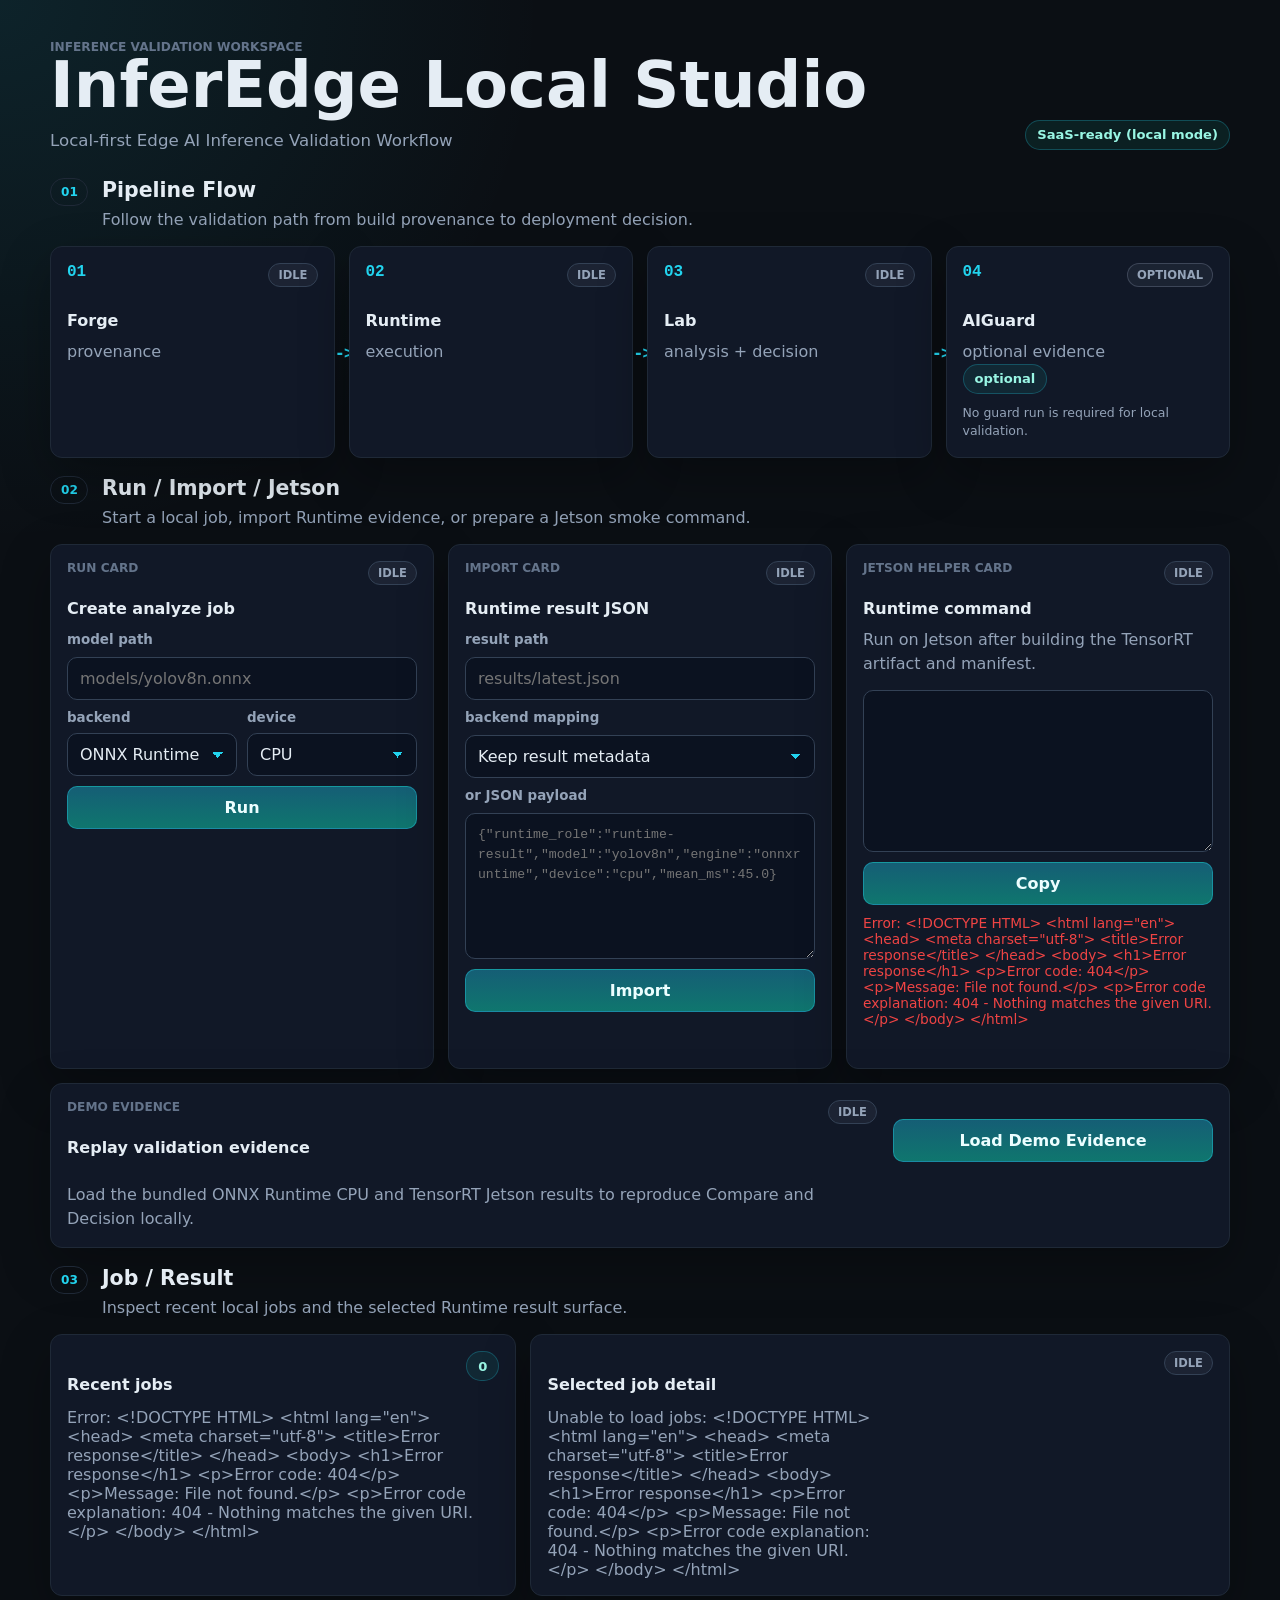
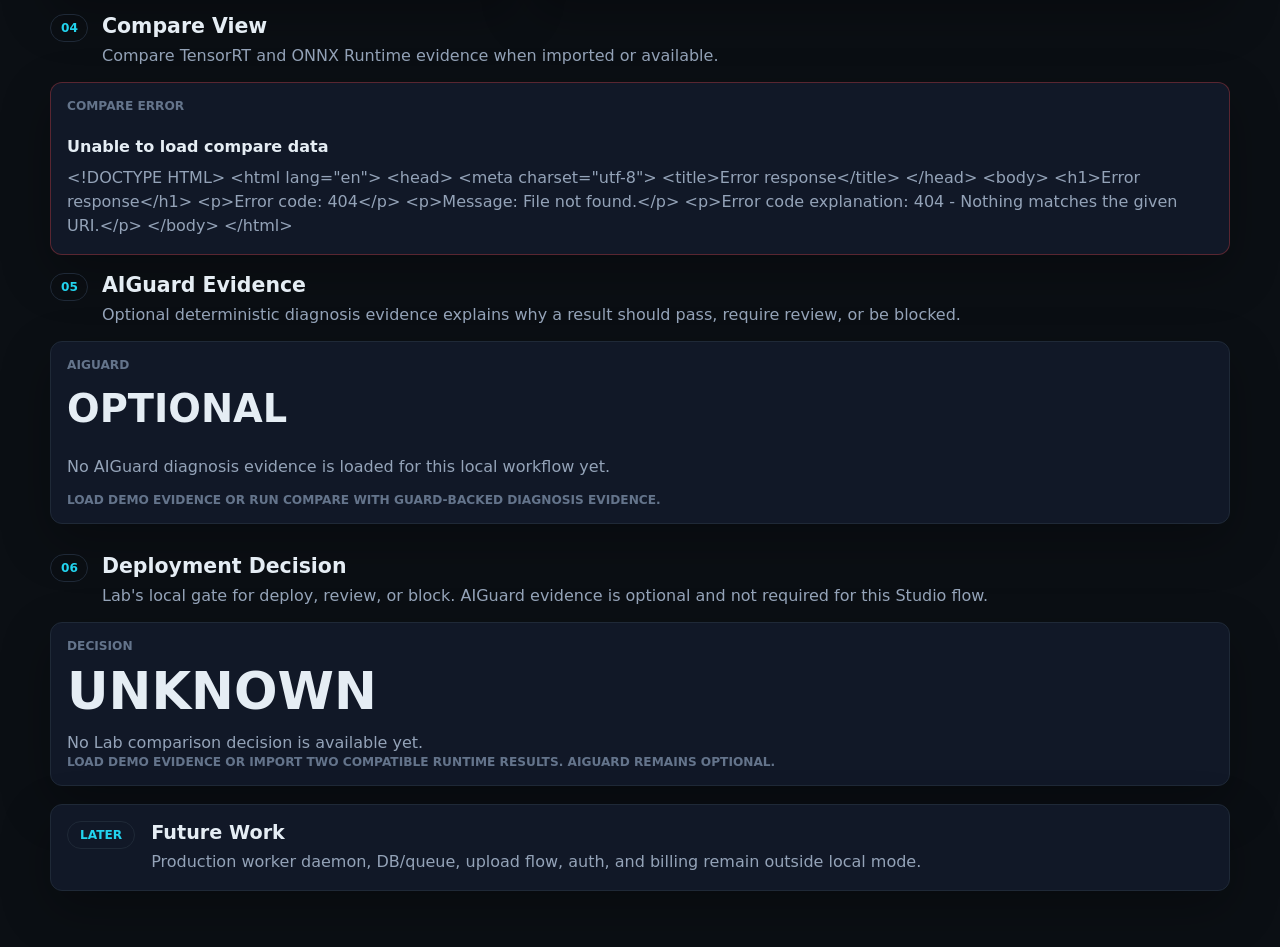
==== commit 50fec4c2: "feat: replay AIGuard portfolio cases in Studio" ====
--- a/inferedgelab/studio/static/index.html
+++ b/inferedgelab/studio/static/index.html
@@ -137,8 +137,8 @@
         }
       }
     </style>
-    <link rel="stylesheet" href="/studio/static/style.css?v=18" />
-    <link rel="stylesheet" href="style.css?v=18" />
+    <link rel="stylesheet" href="/studio/static/style.css?v=19" />
+    <link rel="stylesheet" href="style.css?v=19" />
   </head>
   <body>
     <main class="shell">
@@ -320,6 +320,7 @@
           </div>
         </div>
         <div id="guard-evidence-panel" class="guard-panel"></div>
+        <div id="guard-demo-cases" class="guard-demo-grid"></div>
       </section>
 
       <section class="section-block" aria-labelledby="decision-title">
@@ -344,7 +345,7 @@
       </section>
     </main>
 
-    <script src="/studio/static/app.js?v=18" defer></script>
-    <script src="app.js?v=18" defer></script>
+    <script src="/studio/static/app.js?v=19" defer></script>
+    <script src="app.js?v=19" defer></script>
   </body>
 </html>
--- a/inferedgelab/studio/static/style.css
+++ b/inferedgelab/studio/static/style.css
@@ -767,6 +767,49 @@
   margin-top: 4px;
 }
 
+.guard-demo-grid {
+  display: grid;
+  grid-template-columns: repeat(4, minmax(0, 1fr));
+  gap: 10px;
+  margin-top: 12px;
+}
+
+.guard-demo-heading {
+  grid-column: 1 / -1;
+}
+
+.guard-demo-heading h3 {
+  margin: 4px 0 6px;
+}
+
+.guard-demo-card {
+  border: 1px solid var(--line);
+  border-radius: 10px;
+  background: rgba(15, 23, 42, 0.78);
+  padding: 12px;
+}
+
+.guard-demo-card h4 {
+  margin: 4px 0 8px;
+  font-size: 0.95rem;
+}
+
+.guard-demo-card .evidence-item {
+  margin-top: 8px;
+}
+
+.guard-demo-card.deployable {
+  border-color: rgba(34, 197, 94, 0.32);
+}
+
+.guard-demo-card.review {
+  border-color: rgba(234, 179, 8, 0.35);
+}
+
+.guard-demo-card.blocked {
+  border-color: rgba(239, 68, 68, 0.35);
+}
+
 .decision-card h3 {
   margin-top: 8px;
   font-size: clamp(2rem, 4vw, 3.25rem);
@@ -850,7 +893,8 @@
 
   .guard-summary,
   .guard-source,
-  .guard-row {
+  .guard-row,
+  .guard-demo-grid {
     grid-template-columns: 1fr;
   }
 
